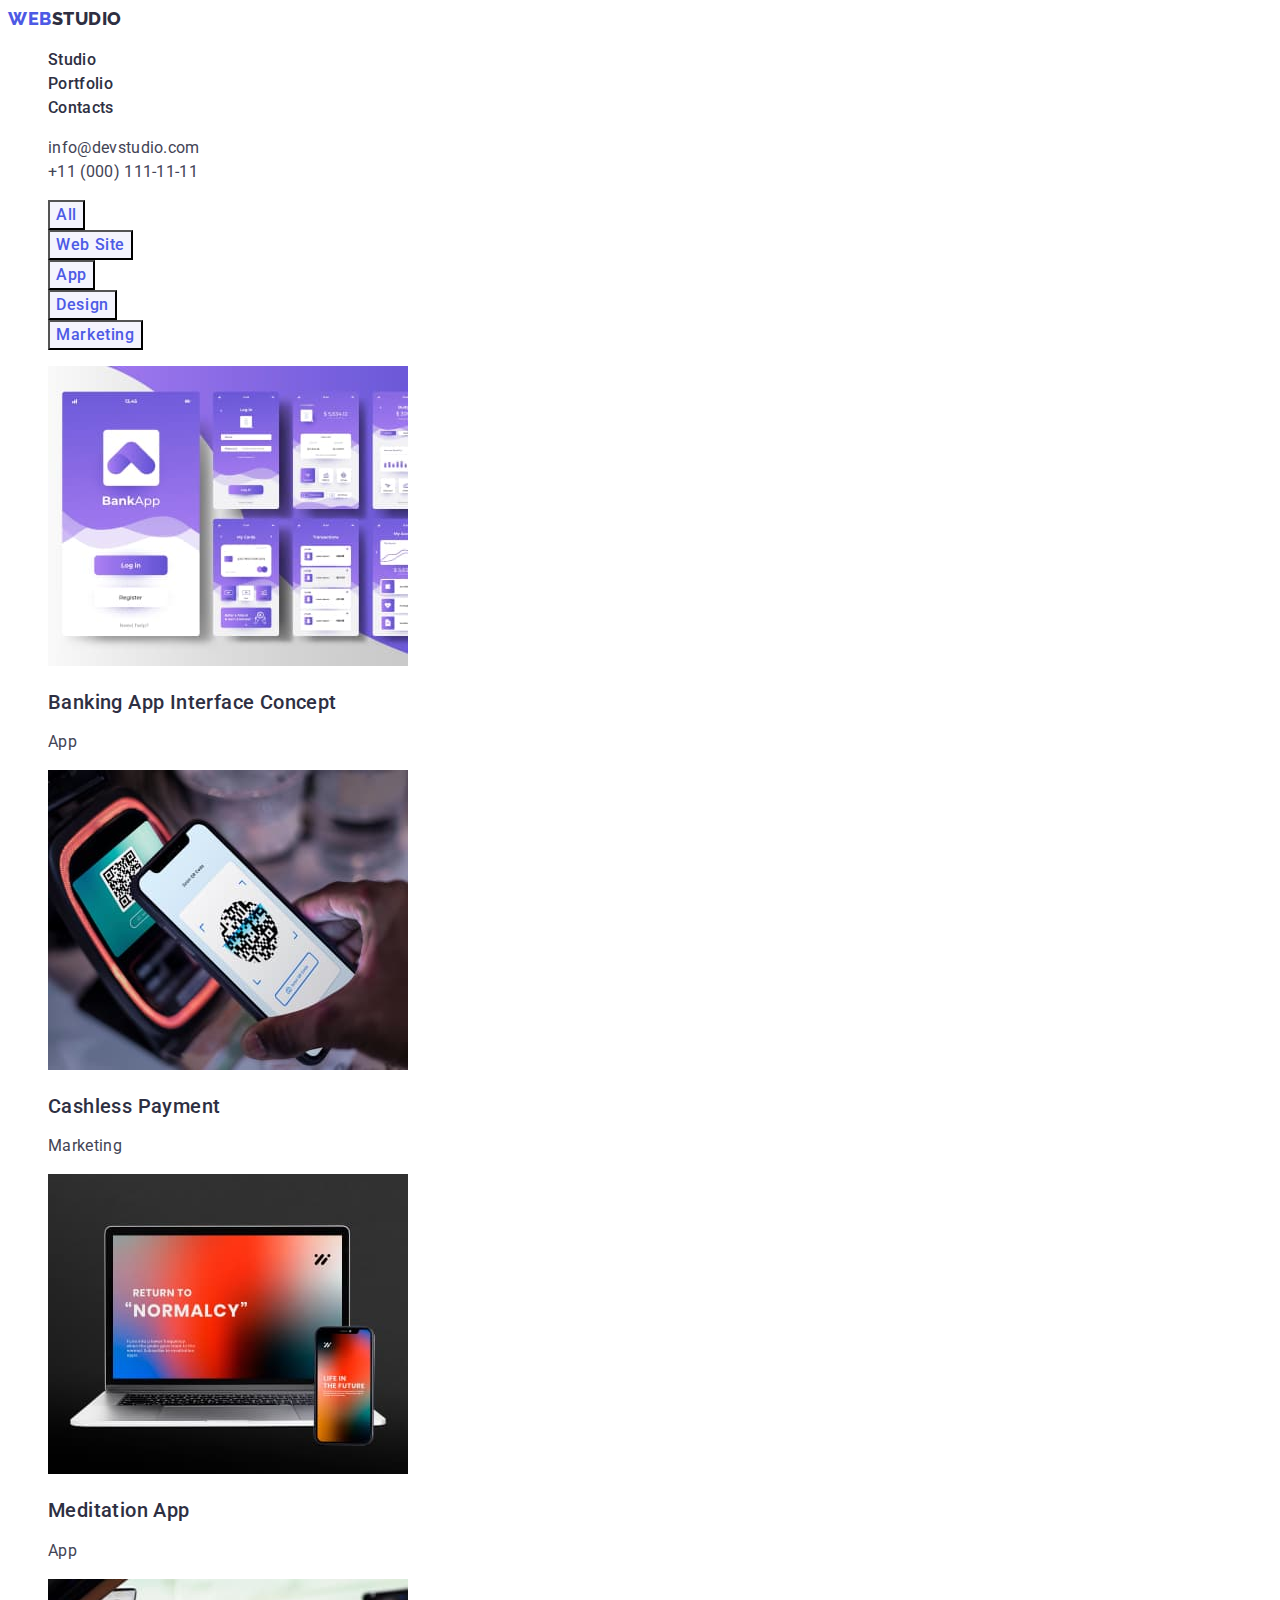
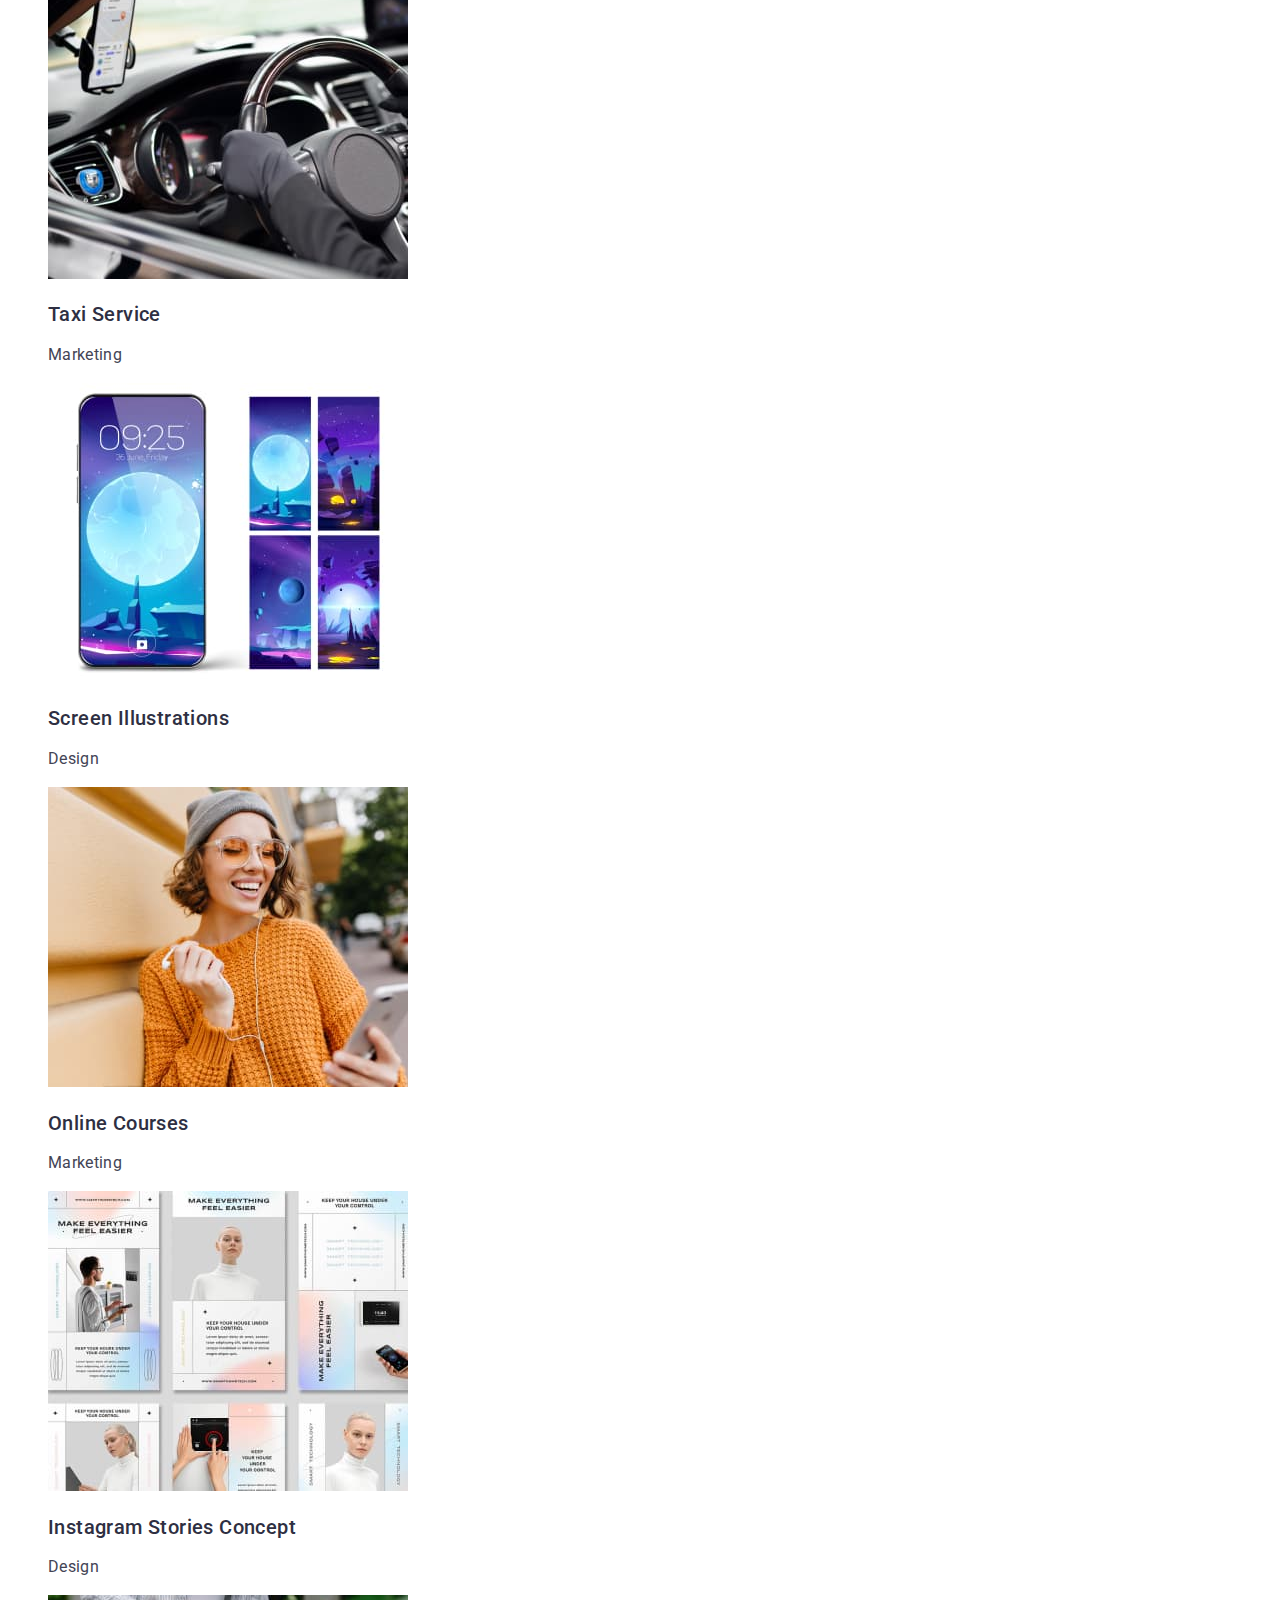
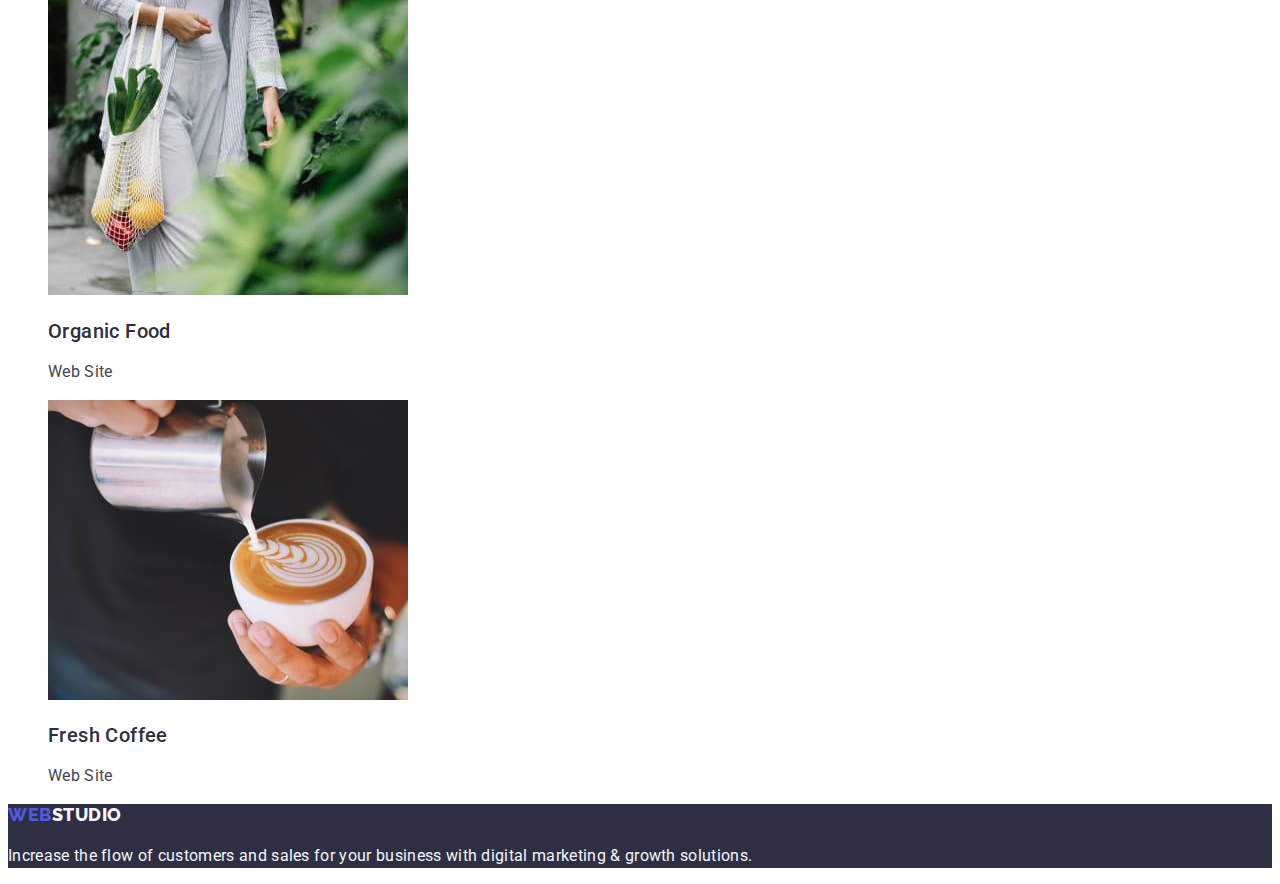
==== portfolio.html @ c5aad1a9 "copy files" ====
<!DOCTYPE html>
<html lang="en">
  <head>
    <meta charset="UTF-8" />
    <meta http-equiv="X-UA-Compatible" content="IE=edge" />
    <meta name="viewport" content="width=device-width, initial-scale=1.0" />
    <title>WebStudio</title>
    <link rel="preconnect" href="https://fonts.googleapis.com" />
    <link rel="preconnect" href="https://fonts.gstatic.com" crossorigin />
    <link
      href="https://fonts.googleapis.com/css2?family=Montserrat:wght@300;400;700&family=Raleway:wght@800&family=Roboto:wght@400;500;700;900&display=swap"
      rel="stylesheet"
    />
    <link rel="stylesheet" href="./css/styles.css" />
  </head>

  <body>
    <!-- header -->
    <header>
      <nav>
        <a href="./index.html" class="link logo">
          Web<span class="logo-studio">Studio</span>
        </a>
        <ul class="list">
          <li><a href="./index.html" class="link nav-text">Studio</a></li>
          <li>
            <a href="./portfolio.html" class="link nav-text">Portfolio</a>
          </li>
          <li><a href="" class="link nav-text">Contacts</a></li>
        </ul>
      </nav>

      <address class="addess">
        <ul class="list">
          <li>
            <a href="mailto:info@devstudio.com" class="link addess-text"
              >info@devstudio.com</a
            >
          </li>
          <li>
            <a href="tel:+110001111111" class="link addess-text">
              +11 (000) 111-11-11</a
            >
          </li>
        </ul>
      </address>
    </header>

    <!-- main content -->
    <main>
      <section>
        <h1 hidden>Gallery</h1>
        <ul class="list">
          <li><button type="button" class="list-button">All</button></li>
          <li><button type="button" class="list-button">Web Site</button></li>
          <li><button type="button" class="list-button">App</button></li>
          <li><button type="button" class="list-button">Design</button></li>
          <li><button type="button" class="list-button">Marketing</button></li>
        </ul>

        <ul class="list">
          <li>
            <a href="" class="link">
              <img
                src="./images/blue-app-1.jpg"
                alt="blue interface example"
                width="360"
                height="300"
              />
              <h2 class="text-head">Banking App Interface Concept</h2>
              <p class="main-text text-color">App</p>
            </a>
          </li>

          <li>
            <a href="" class="link">
              <img
                src="./images/qr-2.jpg"
                alt="scanned qr-code on phone screen"
                width="360"
                height="300"
              />
              <h2 class="text-head">Cashless Payment</h2>
              <p class="main-text text-color">Marketing</p>
            </a>
          </li>

          <li>
            <a href="" class="link">
              <img
                src="./images/laptop-3.jpg"
                alt="open laptop on dark background"
                width="360"
                height="300"
              />
              <h2 class="text-head">Meditation App</h2>
              <p class="main-text text-color">App</p>
            </a>
          </li>

          <li>
            <a href="" class="link">
              <img
                src="./images/driver-4.jpg"
                alt="hand on steering wheel"
                width="360"
                height="300"
              />
              <h2 class="text-head">Taxi Service</h2>
              <p class="main-text text-color">Marketing</p>
            </a>
          </li>

          <li>
            <a href="" class="link">
              <img
                src="./images/phone-5.jpg"
                alt="phone screen with blue interface design"
                width="360"
                height="300"
              />
              <h2 class="text-head">Screen Illustrations</h2>
              <p class="main-text text-color">Design</p>
            </a>
          </li>

          <li>
            <a href="" class="link">
              <img
                src="./images/yeloow-6.jpg"
                alt="woman in yellow pullover with headphones"
                width="360"
                height="300"
              />
              <h2 class="text-head">Online Courses</h2>
              <p class="main-text text-color">Marketing</p>
            </a>
          </li>

          <li>
            <a href="" class="link">
              <img
                src="./images/interface-7.jpg"
                alt="light interface example"
                width="360"
                height="300"
              />
              <h2 class="text-head">Instagram Stories Concept</h2>
              <p class="main-text text-color">Design</p>
            </a>
          </li>

          <li>
            <a href="" class="link">
              <img
                src="./images/organic-8.jpg"
                alt="bag with fruits naer of brunch"
                width="360"
                height="300"
              />
              <h2 class="text-head">Organic Food</h2>
              <p class="main-text text-color">Web Site</p>
            </a>
          </li>

          <li>
            <a href="" class="link">
              <img
                src="./images/coffee-9.jpg"
                alt="cup of coffee with milk"
                width="360"
                height="300"
              />
              <h2 class="text-head">Fresh Coffee</h2>
              <p class="main-text text-color">Web Site</p>
            </a>
          </li>
        </ul>
      </section>
    </main>

    <!-- footer -->
    <footer class="footer-bg">
      <a href="./index.html" class="link logo">
        Web<span class="logo-footer">Studio</span>
      </a>
      <p class="footer-text">
        Increase the flow of customers and sales for your business with digital
        marketing & growth solutions.
      </p>
    </footer>
  </body>
</html>
---- css/styles.css ----
:root {
  --text-color: #434455;
  --head-color: #2e2f42;
  --button-text-color: #4d5ae5;
  --dark-white: #f4f4fd;
  --white-text: #ffffff;
  --active-button-bg: #404bbf;
}

/* main styles, styles for p */
body {
  font-family: 'Montserrat', sans-serif;
  font-family: 'Raleway', sans-serif;
  font-family: 'Roboto', sans-serif;
  color: var(--text-color);
  font-weight: 400;
  font-size: 16px;
  line-height: 1.5;
  letter-spacing: 0.02em;
}

/* header styles */

.logo {
  font-family: 'Raleway', sans-serif;
  font-weight: 800;
  font-size: 18px;
  line-height: 1.17;
  letter-spacing: 0.03em;
  text-transform: uppercase;
  color: var(--button-text-color);
  }

.logo-studio {
  color: var(--head-color);
}

.logo-footer {
color: #f4f4fd;
}



/* address */
.addess {
  font-style: normal;
}

/* link styles */
.link {
  text-decoration: none;
}

/* ul */
.list {
  list-style-type: none;
}

/* nav */
.nav-text {
    font-weight: 500;
        font-size: 16px;
        line-height: 1.5;
        letter-spacing: 0.02em;
        color: var(--head-color);
}

.nav-text:hover,
.nav-text:focus {
  color: #404bbf;
}

.addess-text {
    font-weight: 400;
    font-size: 16px;
      line-height: 1.5;
      letter-spacing: 0.02em;
    color: var(--text-color);
}

.addess-text:hover,
.addess-text:focus {
color: #404bbf;
}

/* bg styles */
.hero-bg {
  background-color: var(--head-color);
}

.section-bg {
  background-color: #F4F4FD;
}

.list-bg {
  background-color: #FFFFFF;
}

.footer-bg {
  background-color: var(--head-color);
}

/* h1-h3 styles */
.hero-head {
  font-weight: 700;
  font-size: 56px;
  line-height: 1.07;
  text-align: center;
  letter-spacing: 0.02em;
  color: var(--white-text);
}

.main-head {
    font-weight: 700;
        font-size: 36px;
        line-height: 1.11;
        text-align: center;
        letter-spacing: 0.02em;
        text-transform: capitalize;
        color: var(--head-color);
}

.text-head {
    font-weight: 500;
        font-size: 20px;
        line-height: 1.2;
        letter-spacing: 0.02em;
        color: var(--head-color);
}

/* text add styles */
.main-text {
  line-height: 1.5;
}

.text-color {
  color: var(--text-color);
}

.footer-text {
    color: var(--dark-white);
}

/* hero button order service */
.hero-button {
    color: var(--white-text);
    background-color: var(--button-text-color);
    font-family: "Roboto", sans-serif;
    font-weight: 500;
    font-size: 16px;
    line-height: 1.5;
    letter-spacing: 0.04em;
    cursor: pointer;
}

.hero-button:hover,
.hero-button:focus {
    background-color: #404BBF;
}

.list-button {
  font-family: "Roboto", sans-serif;
  font-weight: 500;
  font-size: 16px;
  line-height: 1.5;
  letter-spacing: 0.04em;
    color: var(--button-text-color);
    background-color: var(--dark-white);
    cursor: pointer;
}

.list-button:hover,
.list-button:focus {
color: var(--white-text);
background-color: var(--active-button-bg);
}
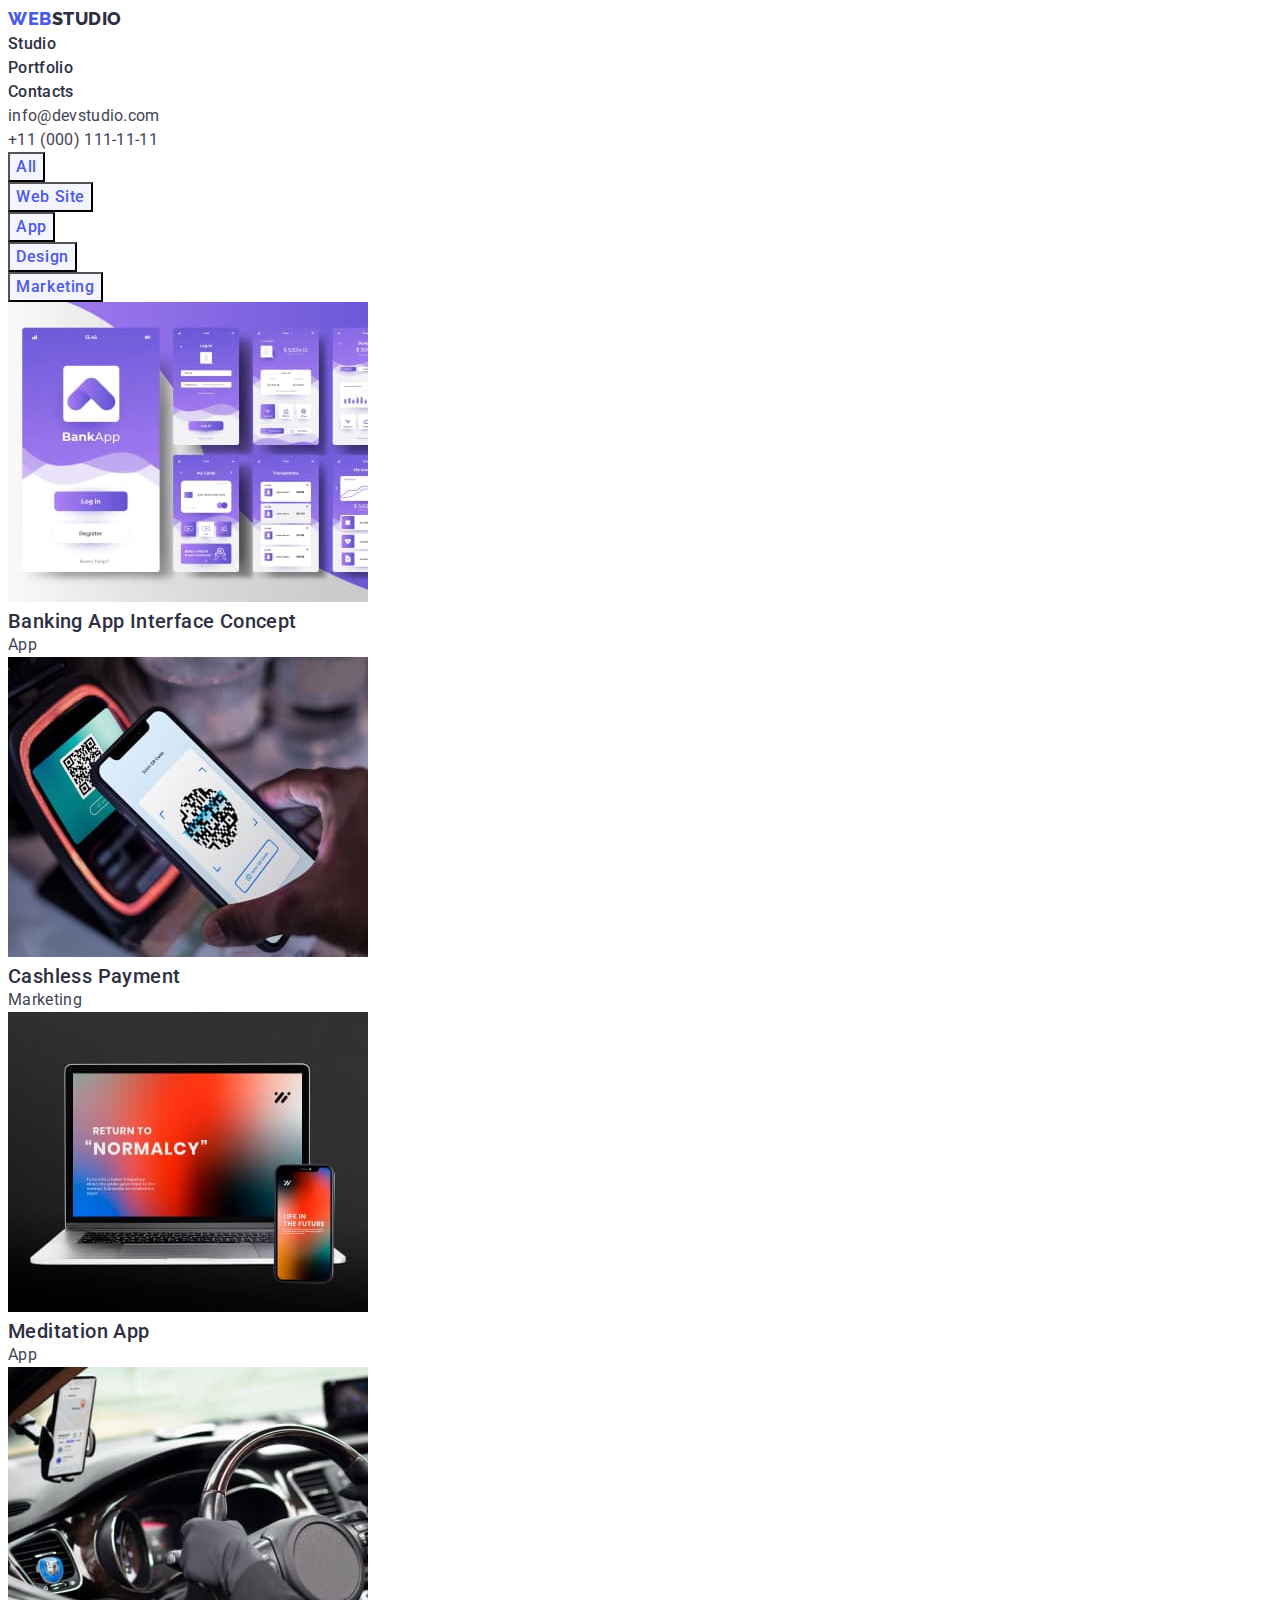
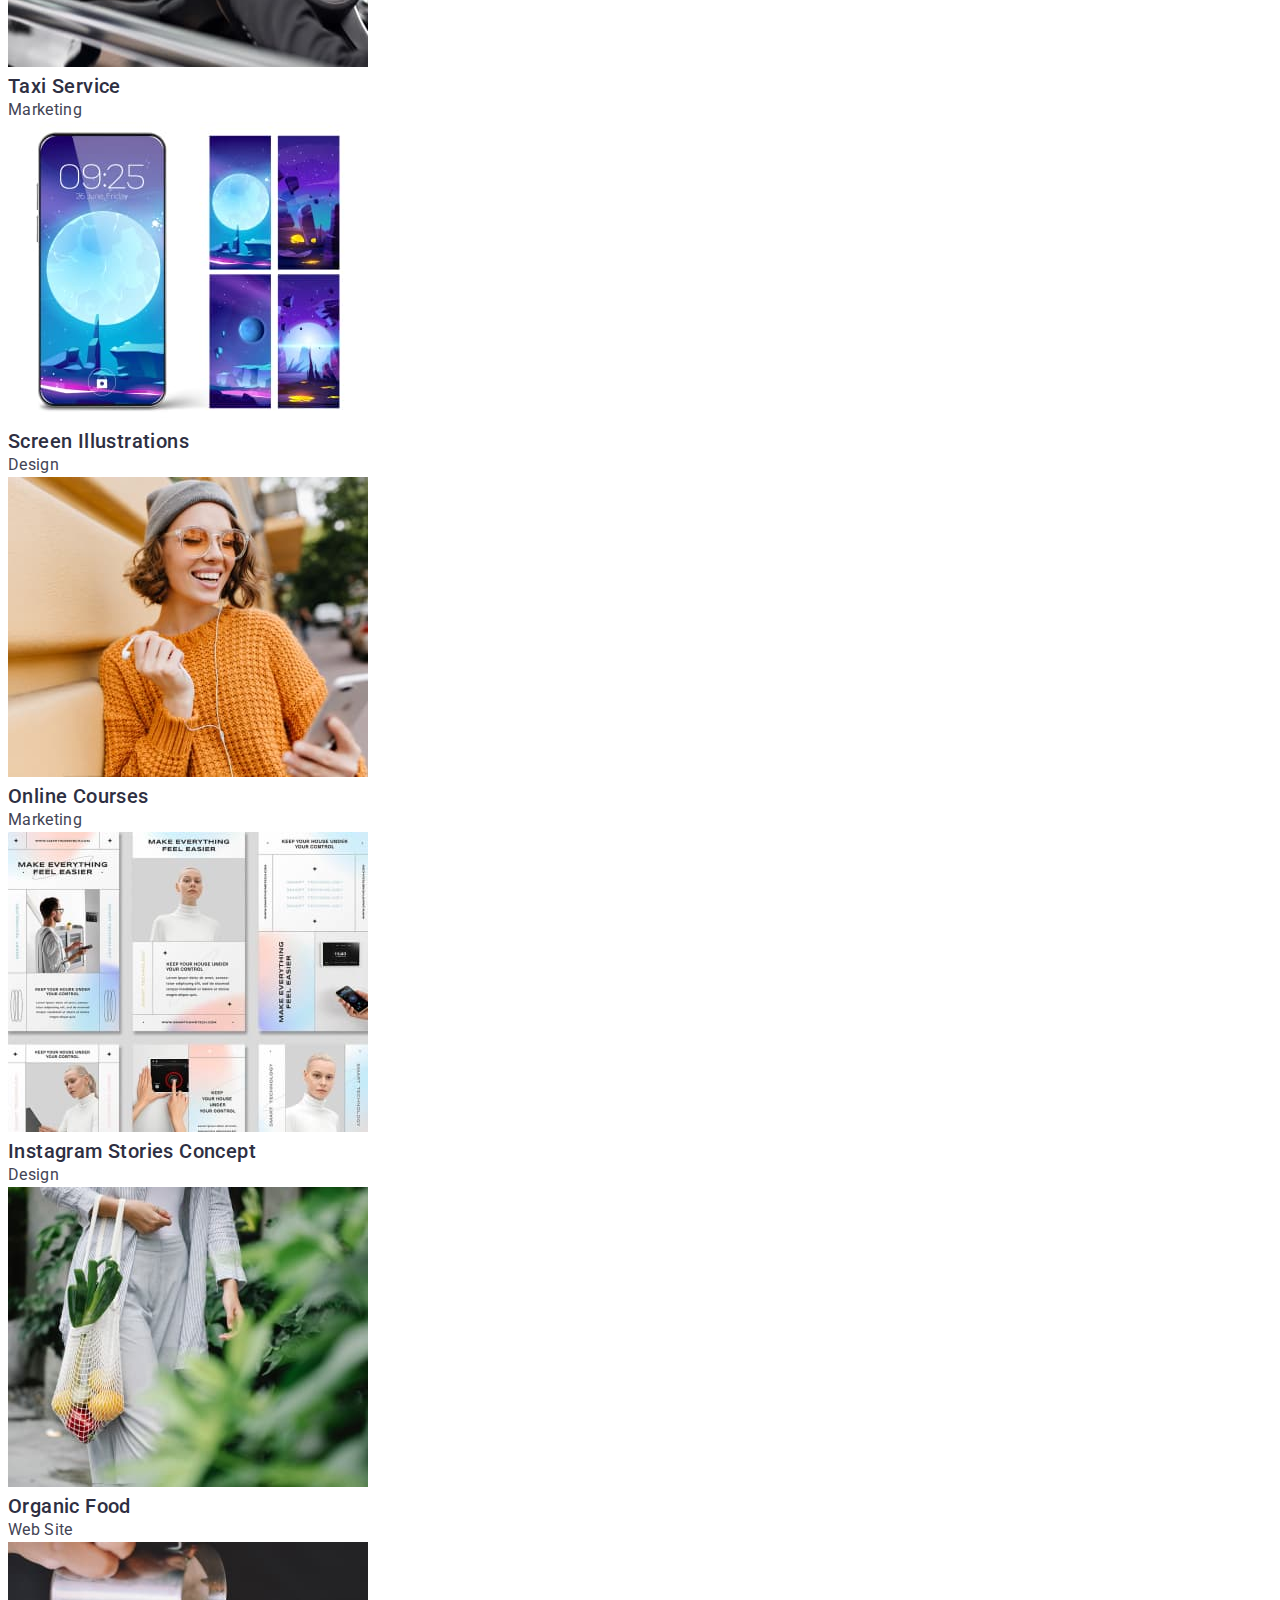
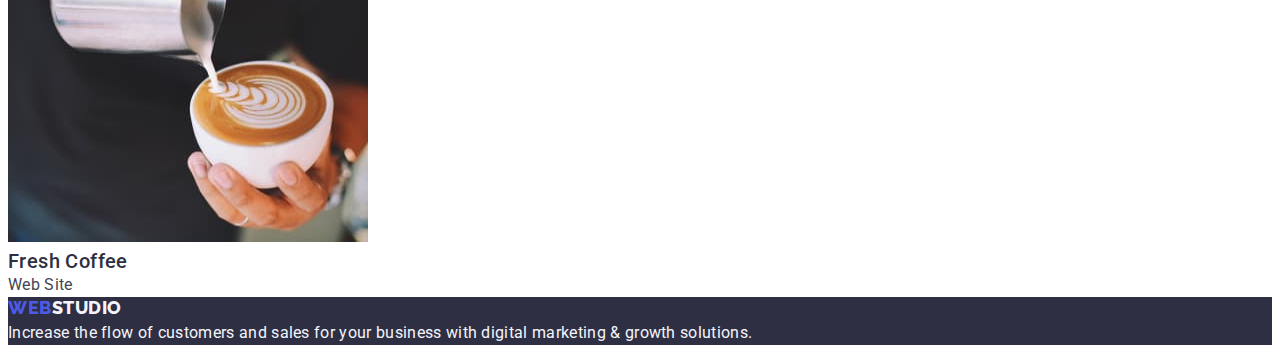
==== commit f4032ffa: "containers and paddings" ====
--- a/portfolio.html
+++ b/portfolio.html
@@ -10,6 +10,10 @@
     <link
       href="https://fonts.googleapis.com/css2?family=Montserrat:wght@300;400;700&family=Raleway:wght@800&family=Roboto:wght@400;500;700;900&display=swap"
       rel="stylesheet"
+    />
+    <link
+      rel="stylesheet"
+      href="node_modules/modern-normalize/modern-normalize.css"
     />
     <link rel="stylesheet" href="./css/styles.css" />
   </head>
--- a/css/styles.css
+++ b/css/styles.css
@@ -2,9 +2,20 @@
   --text-color: #434455;
   --head-color: #2e2f42;
   --button-text-color: #4d5ae5;
-  --dark-white: #f4f4fd;
-  --white-text: #ffffff;
+  --bg-color: #f4f4fd;
+  --hero-header-color: #ffffff;
   --active-button-bg: #404bbf;
+}
+
+h1, h2, h3, p {
+  margin-top: 0;
+  margin-bottom: 0;
+}
+
+ul {
+  margin-top: 0;
+    margin-bottom: 0;
+    padding-left: 0;
 }
 
 /* main styles, styles for p */
@@ -107,7 +118,9 @@
   line-height: 1.07;
   text-align: center;
   letter-spacing: 0.02em;
-  color: var(--white-text);
+  color: var(--hero-header-color);
+  width: 496px;
+    margin: 0 auto 48px;
 }
 
 .main-head {
@@ -126,6 +139,8 @@
         line-height: 1.2;
         letter-spacing: 0.02em;
         color: var(--head-color);
+       
+
 }
 
 /* text add styles */
@@ -138,12 +153,13 @@
 }
 
 .footer-text {
-    color: var(--dark-white);
-}
+    color: var(--bg-color);
+}
+
 
 /* hero button order service */
 .hero-button {
-    color: var(--white-text);
+    color: var(--hero-header-color);
     background-color: var(--button-text-color);
     font-family: "Roboto", sans-serif;
     font-weight: 500;
@@ -151,7 +167,38 @@
     line-height: 1.5;
     letter-spacing: 0.04em;
     cursor: pointer;
-}
+    display: inline-block;
+    padding: 16px 32px;
+    min-width: 169px;
+}
+
+/* section paddings */
+
+.header {
+  padding-top: 24px;
+  padding-bottom: 24px;
+}
+
+.hero-section {
+  padding-top: 188px;
+  padding-bottom: 188px;
+}
+
+.section {
+  padding-top: 120px;
+  padding-bottom: 120px;
+}
+
+.footer {
+  padding-top: 100px;
+  padding-bottom: 100px;
+}
+
+.no-top-padding {
+  padding-top: 0;
+}
+
+/* buttons */
 
 .hero-button:hover,
 .hero-button:focus {
@@ -165,12 +212,24 @@
   line-height: 1.5;
   letter-spacing: 0.04em;
     color: var(--button-text-color);
-    background-color: var(--dark-white);
+    background-color: var(--bg-color);
     cursor: pointer;
 }
 
 .list-button:hover,
 .list-button:focus {
-color: var(--white-text);
+color: var(--hero-header-color);
 background-color: var(--active-button-bg);
 }
+
+.container {
+  width: 1128px;
+  padding-left: 15px;
+  padding-right: 15px;
+  margin: 0 auto;
+  outline: 2px solid tomato;
+}
+
+
+
+
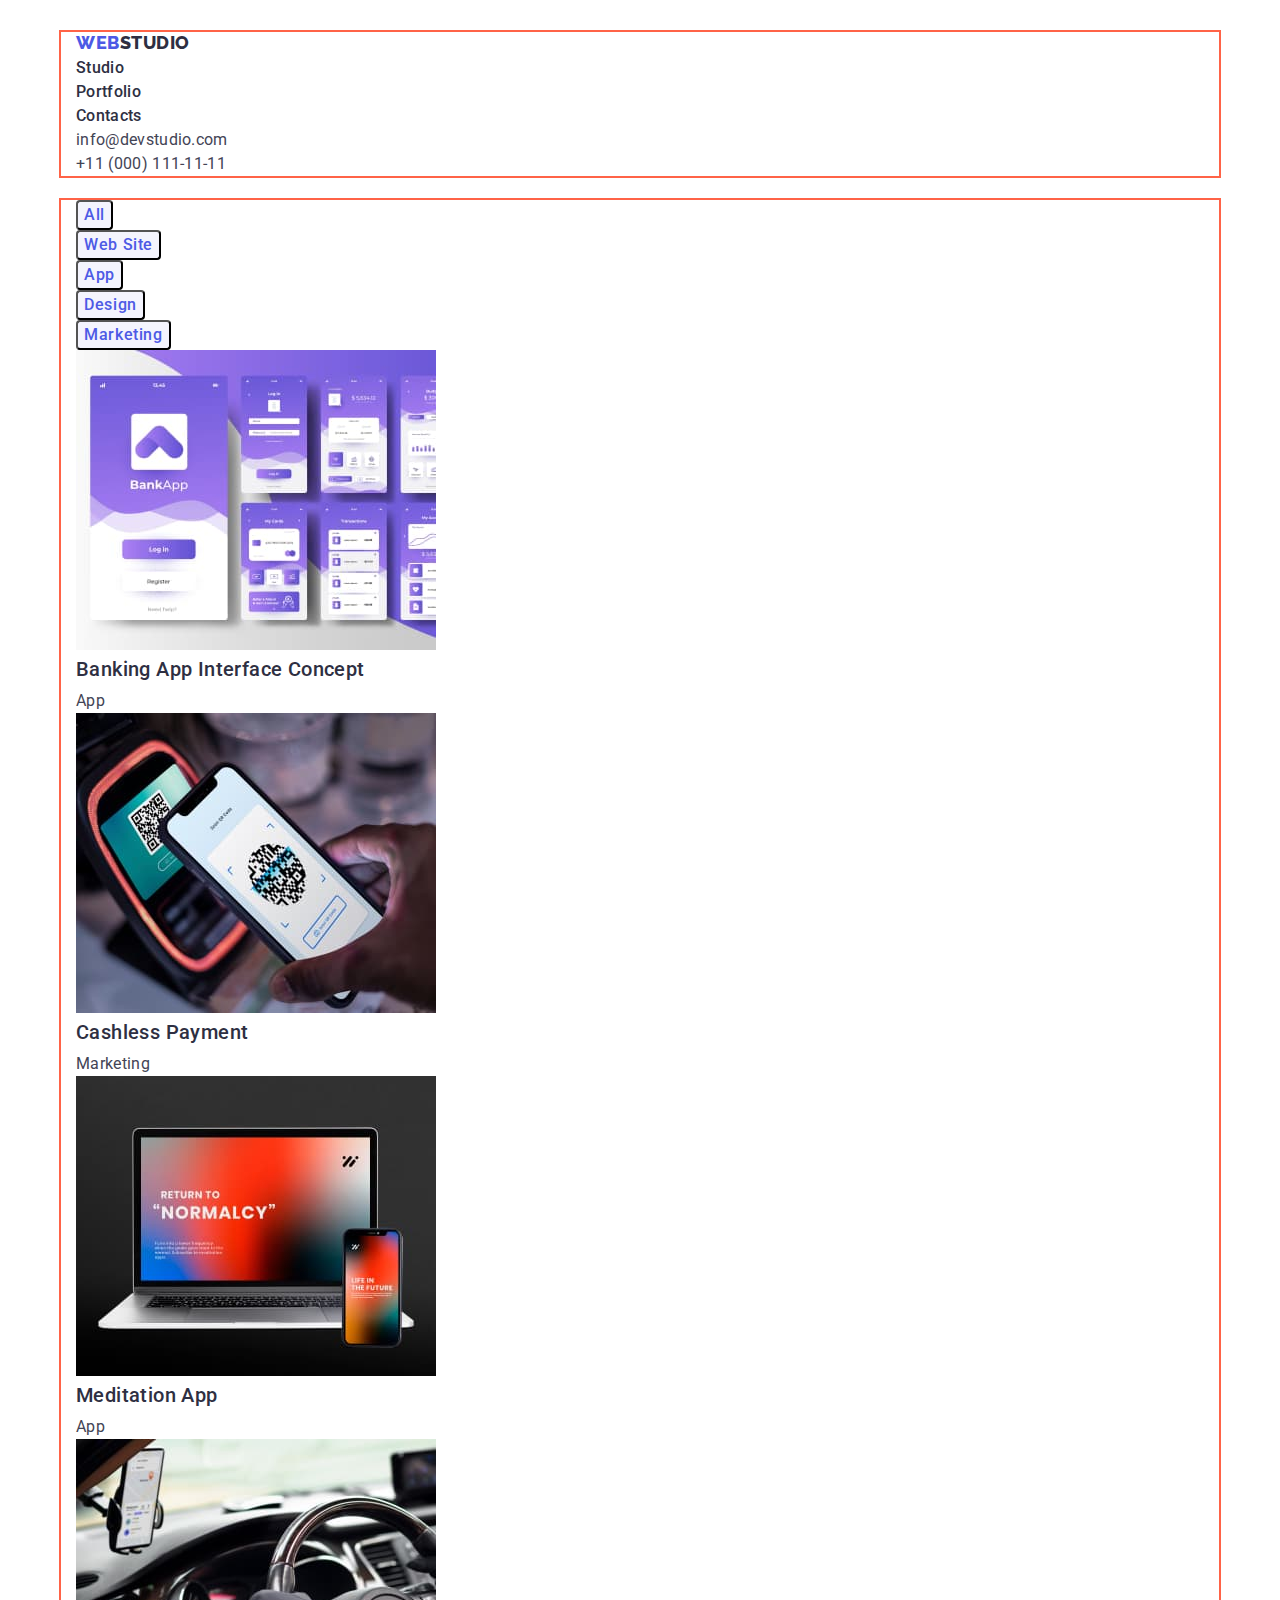
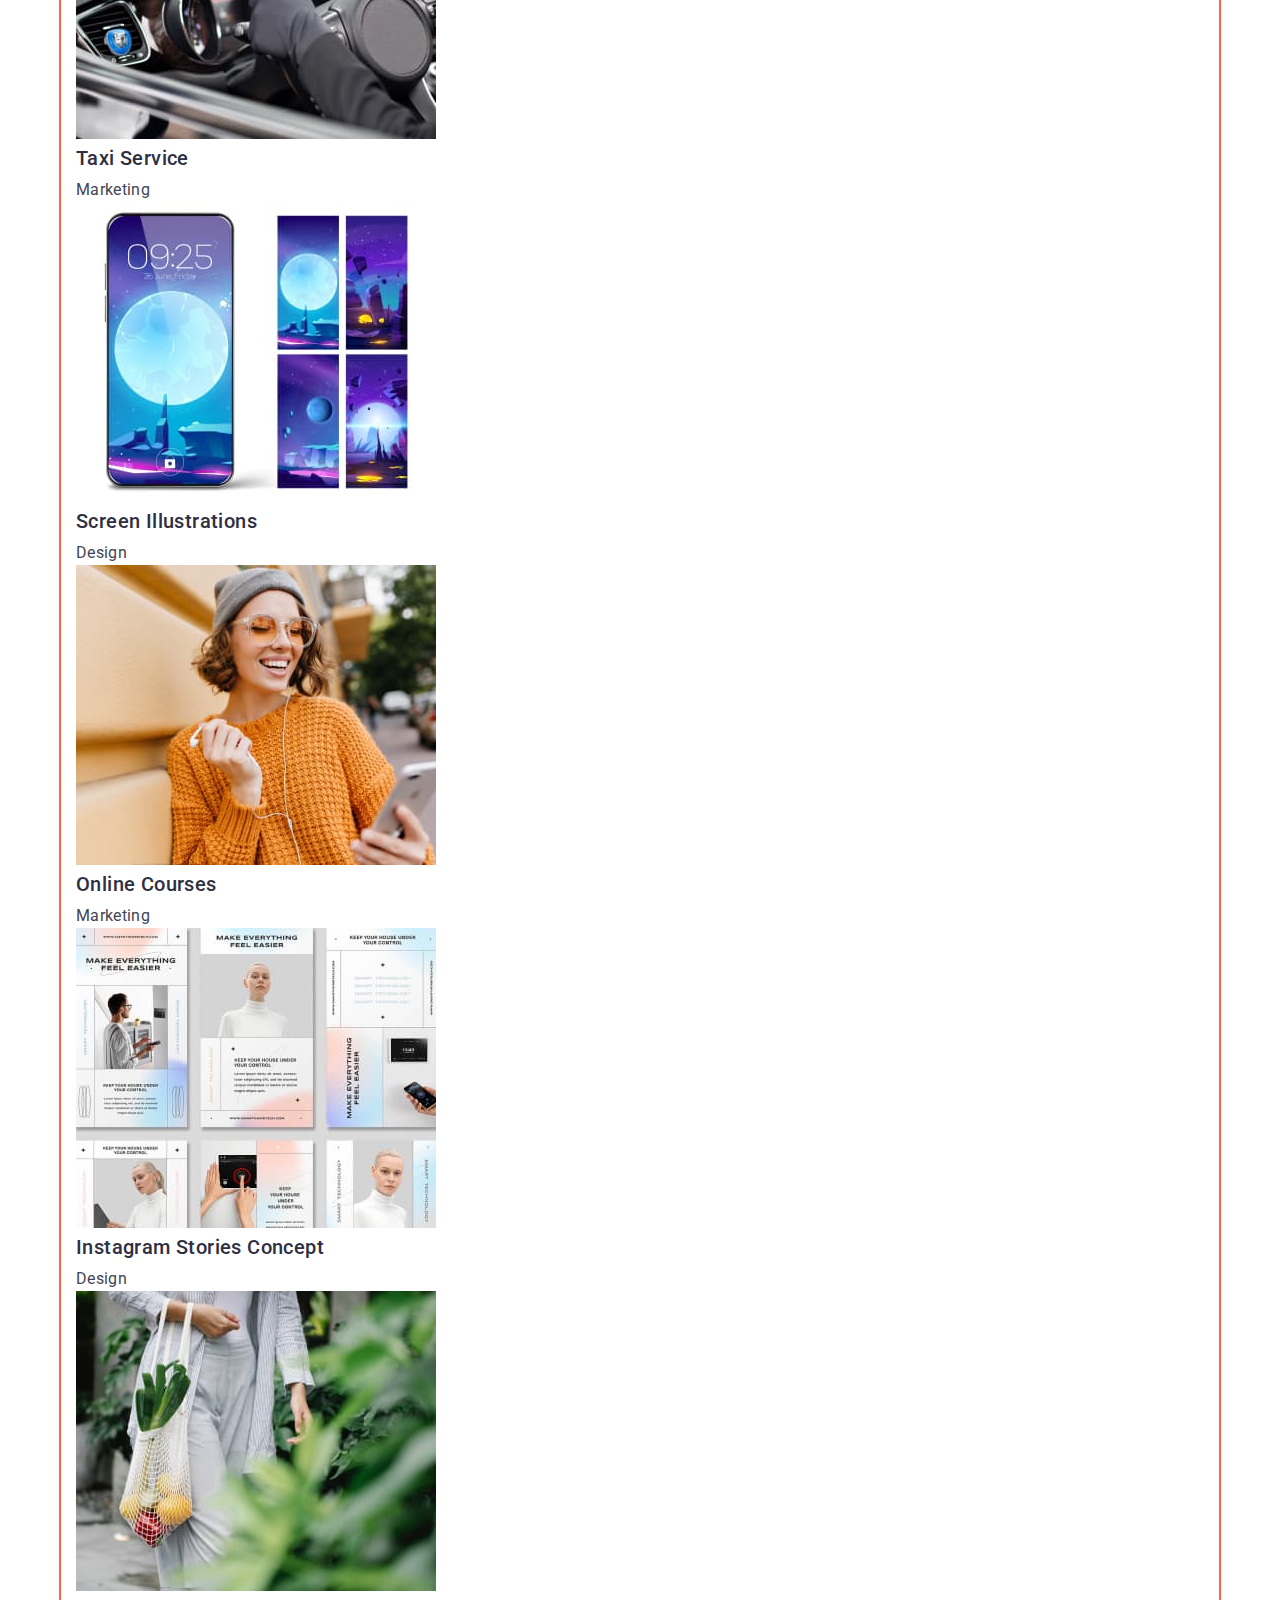
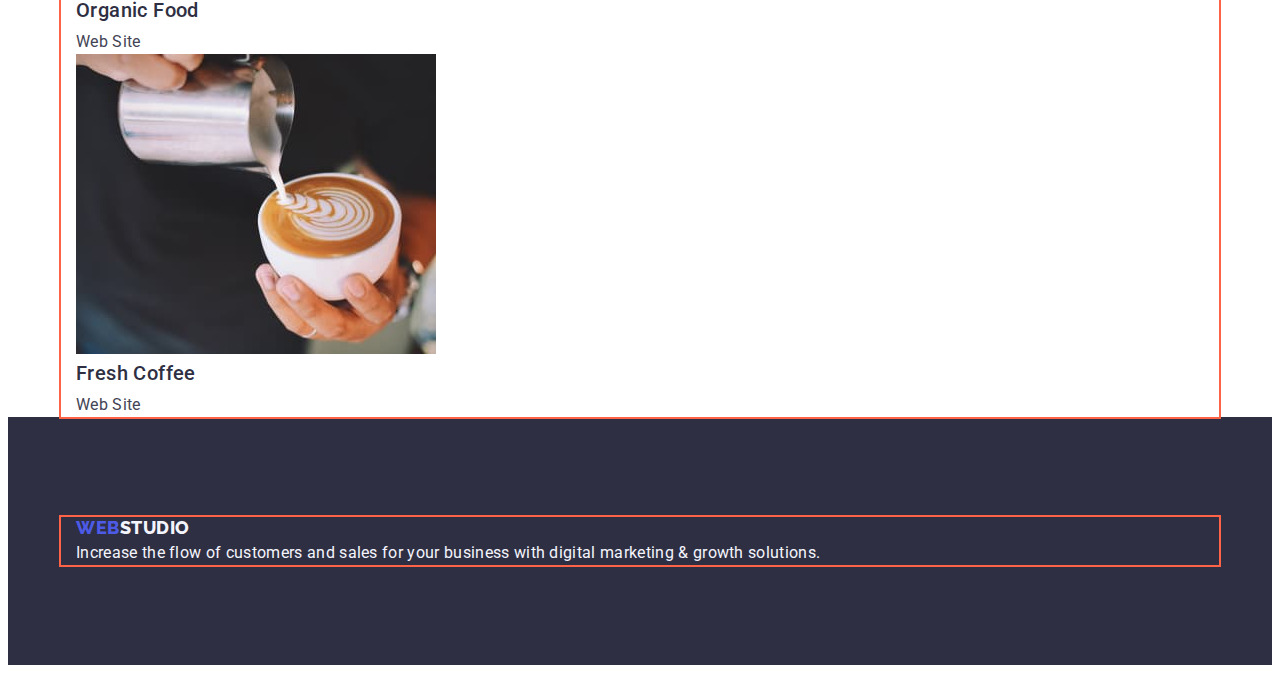
==== commit f56986cf: "portfolio styles" ====
--- a/portfolio.html
+++ b/portfolio.html
@@ -20,178 +20,186 @@
 
   <body>
     <!-- header -->
-    <header>
-      <nav>
-        <a href="./index.html" class="link logo">
-          Web<span class="logo-studio">Studio</span>
-        </a>
-        <ul class="list">
-          <li><a href="./index.html" class="link nav-text">Studio</a></li>
-          <li>
-            <a href="./portfolio.html" class="link nav-text">Portfolio</a>
-          </li>
-          <li><a href="" class="link nav-text">Contacts</a></li>
-        </ul>
-      </nav>
-
-      <address class="addess">
-        <ul class="list">
-          <li>
-            <a href="mailto:info@devstudio.com" class="link addess-text"
-              >info@devstudio.com</a
-            >
-          </li>
-          <li>
-            <a href="tel:+110001111111" class="link addess-text">
-              +11 (000) 111-11-11</a
-            >
-          </li>
-        </ul>
-      </address>
+    <header class="header">
+      <div class="container">
+        <nav>
+          <a href="./index.html" class="link logo">
+            Web<span class="logo-studio">Studio</span>
+          </a>
+          <ul class="list">
+            <li><a href="./index.html" class="link nav-text">Studio</a></li>
+            <li>
+              <a href="./portfolio.html" class="link nav-text">Portfolio</a>
+            </li>
+            <li><a href="" class="link nav-text">Contacts</a></li>
+          </ul>
+        </nav>
+
+        <address class="addess">
+          <ul class="list">
+            <li>
+              <a href="mailto:info@devstudio.com" class="link addess-text"
+                >info@devstudio.com</a
+              >
+            </li>
+            <li>
+              <a href="tel:+110001111111" class="link addess-text">
+                +11 (000) 111-11-11</a
+              >
+            </li>
+          </ul>
+        </address>
+      </div>
     </header>
 
     <!-- main content -->
     <main>
       <section>
-        <h1 hidden>Gallery</h1>
-        <ul class="list">
-          <li><button type="button" class="list-button">All</button></li>
-          <li><button type="button" class="list-button">Web Site</button></li>
-          <li><button type="button" class="list-button">App</button></li>
-          <li><button type="button" class="list-button">Design</button></li>
-          <li><button type="button" class="list-button">Marketing</button></li>
-        </ul>
-
-        <ul class="list">
-          <li>
-            <a href="" class="link">
-              <img
-                src="./images/blue-app-1.jpg"
-                alt="blue interface example"
-                width="360"
-                height="300"
-              />
-              <h2 class="text-head">Banking App Interface Concept</h2>
-              <p class="main-text text-color">App</p>
-            </a>
-          </li>
-
-          <li>
-            <a href="" class="link">
-              <img
-                src="./images/qr-2.jpg"
-                alt="scanned qr-code on phone screen"
-                width="360"
-                height="300"
-              />
-              <h2 class="text-head">Cashless Payment</h2>
-              <p class="main-text text-color">Marketing</p>
-            </a>
-          </li>
-
-          <li>
-            <a href="" class="link">
-              <img
-                src="./images/laptop-3.jpg"
-                alt="open laptop on dark background"
-                width="360"
-                height="300"
-              />
-              <h2 class="text-head">Meditation App</h2>
-              <p class="main-text text-color">App</p>
-            </a>
-          </li>
-
-          <li>
-            <a href="" class="link">
-              <img
-                src="./images/driver-4.jpg"
-                alt="hand on steering wheel"
-                width="360"
-                height="300"
-              />
-              <h2 class="text-head">Taxi Service</h2>
-              <p class="main-text text-color">Marketing</p>
-            </a>
-          </li>
-
-          <li>
-            <a href="" class="link">
-              <img
-                src="./images/phone-5.jpg"
-                alt="phone screen with blue interface design"
-                width="360"
-                height="300"
-              />
-              <h2 class="text-head">Screen Illustrations</h2>
-              <p class="main-text text-color">Design</p>
-            </a>
-          </li>
-
-          <li>
-            <a href="" class="link">
-              <img
-                src="./images/yeloow-6.jpg"
-                alt="woman in yellow pullover with headphones"
-                width="360"
-                height="300"
-              />
-              <h2 class="text-head">Online Courses</h2>
-              <p class="main-text text-color">Marketing</p>
-            </a>
-          </li>
-
-          <li>
-            <a href="" class="link">
-              <img
-                src="./images/interface-7.jpg"
-                alt="light interface example"
-                width="360"
-                height="300"
-              />
-              <h2 class="text-head">Instagram Stories Concept</h2>
-              <p class="main-text text-color">Design</p>
-            </a>
-          </li>
-
-          <li>
-            <a href="" class="link">
-              <img
-                src="./images/organic-8.jpg"
-                alt="bag with fruits naer of brunch"
-                width="360"
-                height="300"
-              />
-              <h2 class="text-head">Organic Food</h2>
-              <p class="main-text text-color">Web Site</p>
-            </a>
-          </li>
-
-          <li>
-            <a href="" class="link">
-              <img
-                src="./images/coffee-9.jpg"
-                alt="cup of coffee with milk"
-                width="360"
-                height="300"
-              />
-              <h2 class="text-head">Fresh Coffee</h2>
-              <p class="main-text text-color">Web Site</p>
-            </a>
-          </li>
-        </ul>
+        <div class="container">
+          <h1 hidden>Gallery</h1>
+          <ul class="list">
+            <li><button type="button" class="list-button">All</button></li>
+            <li><button type="button" class="list-button">Web Site</button></li>
+            <li><button type="button" class="list-button">App</button></li>
+            <li><button type="button" class="list-button">Design</button></li>
+            <li>
+              <button type="button" class="list-button">Marketing</button>
+            </li>
+          </ul>
+
+          <ul class="list">
+            <li>
+              <a href="" class="link">
+                <img
+                  src="./images/blue-app-1.jpg"
+                  alt="blue interface example"
+                  width="360"
+                  height="300"
+                />
+                <h2 class="text-head">Banking App Interface Concept</h2>
+                <p class="main-text text-color">App</p>
+              </a>
+            </li>
+
+            <li>
+              <a href="" class="link">
+                <img
+                  src="./images/qr-2.jpg"
+                  alt="scanned qr-code on phone screen"
+                  width="360"
+                  height="300"
+                />
+                <h2 class="text-head">Cashless Payment</h2>
+                <p class="main-text text-color">Marketing</p>
+              </a>
+            </li>
+
+            <li>
+              <a href="" class="link">
+                <img
+                  src="./images/laptop-3.jpg"
+                  alt="open laptop on dark background"
+                  width="360"
+                  height="300"
+                />
+                <h2 class="text-head">Meditation App</h2>
+                <p class="main-text text-color">App</p>
+              </a>
+            </li>
+
+            <li>
+              <a href="" class="link">
+                <img
+                  src="./images/driver-4.jpg"
+                  alt="hand on steering wheel"
+                  width="360"
+                  height="300"
+                />
+                <h2 class="text-head">Taxi Service</h2>
+                <p class="main-text text-color">Marketing</p>
+              </a>
+            </li>
+
+            <li>
+              <a href="" class="link">
+                <img
+                  src="./images/phone-5.jpg"
+                  alt="phone screen with blue interface design"
+                  width="360"
+                  height="300"
+                />
+                <h2 class="text-head">Screen Illustrations</h2>
+                <p class="main-text text-color">Design</p>
+              </a>
+            </li>
+
+            <li>
+              <a href="" class="link">
+                <img
+                  src="./images/yeloow-6.jpg"
+                  alt="woman in yellow pullover with headphones"
+                  width="360"
+                  height="300"
+                />
+                <h2 class="text-head">Online Courses</h2>
+                <p class="main-text text-color">Marketing</p>
+              </a>
+            </li>
+
+            <li>
+              <a href="" class="link">
+                <img
+                  src="./images/interface-7.jpg"
+                  alt="light interface example"
+                  width="360"
+                  height="300"
+                />
+                <h2 class="text-head">Instagram Stories Concept</h2>
+                <p class="main-text text-color">Design</p>
+              </a>
+            </li>
+
+            <li>
+              <a href="" class="link">
+                <img
+                  src="./images/organic-8.jpg"
+                  alt="bag with fruits naer of brunch"
+                  width="360"
+                  height="300"
+                />
+                <h2 class="text-head">Organic Food</h2>
+                <p class="main-text text-color">Web Site</p>
+              </a>
+            </li>
+
+            <li>
+              <a href="" class="link">
+                <img
+                  src="./images/coffee-9.jpg"
+                  alt="cup of coffee with milk"
+                  width="360"
+                  height="300"
+                />
+                <h2 class="text-head">Fresh Coffee</h2>
+                <p class="main-text text-color">Web Site</p>
+              </a>
+            </li>
+          </ul>
+        </div>
       </section>
     </main>
 
     <!-- footer -->
-    <footer class="footer-bg">
-      <a href="./index.html" class="link logo">
-        Web<span class="logo-footer">Studio</span>
-      </a>
-      <p class="footer-text">
-        Increase the flow of customers and sales for your business with digital
-        marketing & growth solutions.
-      </p>
+    <footer class="footer-bg footer">
+      <div class="container">
+        <a href="./index.html" class="link logo">
+          Web<span class="logo-footer">Studio</span>
+        </a>
+        <p class="footer-text">
+          Increase the flow of customers and sales for your business with
+          digital marketing & growth solutions.
+        </p>
+      </div>
     </footer>
   </body>
 </html>
--- a/css/styles.css
+++ b/css/styles.css
@@ -139,6 +139,7 @@
         line-height: 1.2;
         letter-spacing: 0.02em;
         color: var(--head-color);
+        margin-bottom: 8px;
        
 
 }
@@ -170,6 +171,7 @@
     display: inline-block;
     padding: 16px 32px;
     min-width: 169px;
+    border-radius: 4px;
 }
 
 /* section paddings */
@@ -214,6 +216,7 @@
     color: var(--button-text-color);
     background-color: var(--bg-color);
     cursor: pointer;
+    border-radius: 4px;
 }
 
 .list-button:hover,
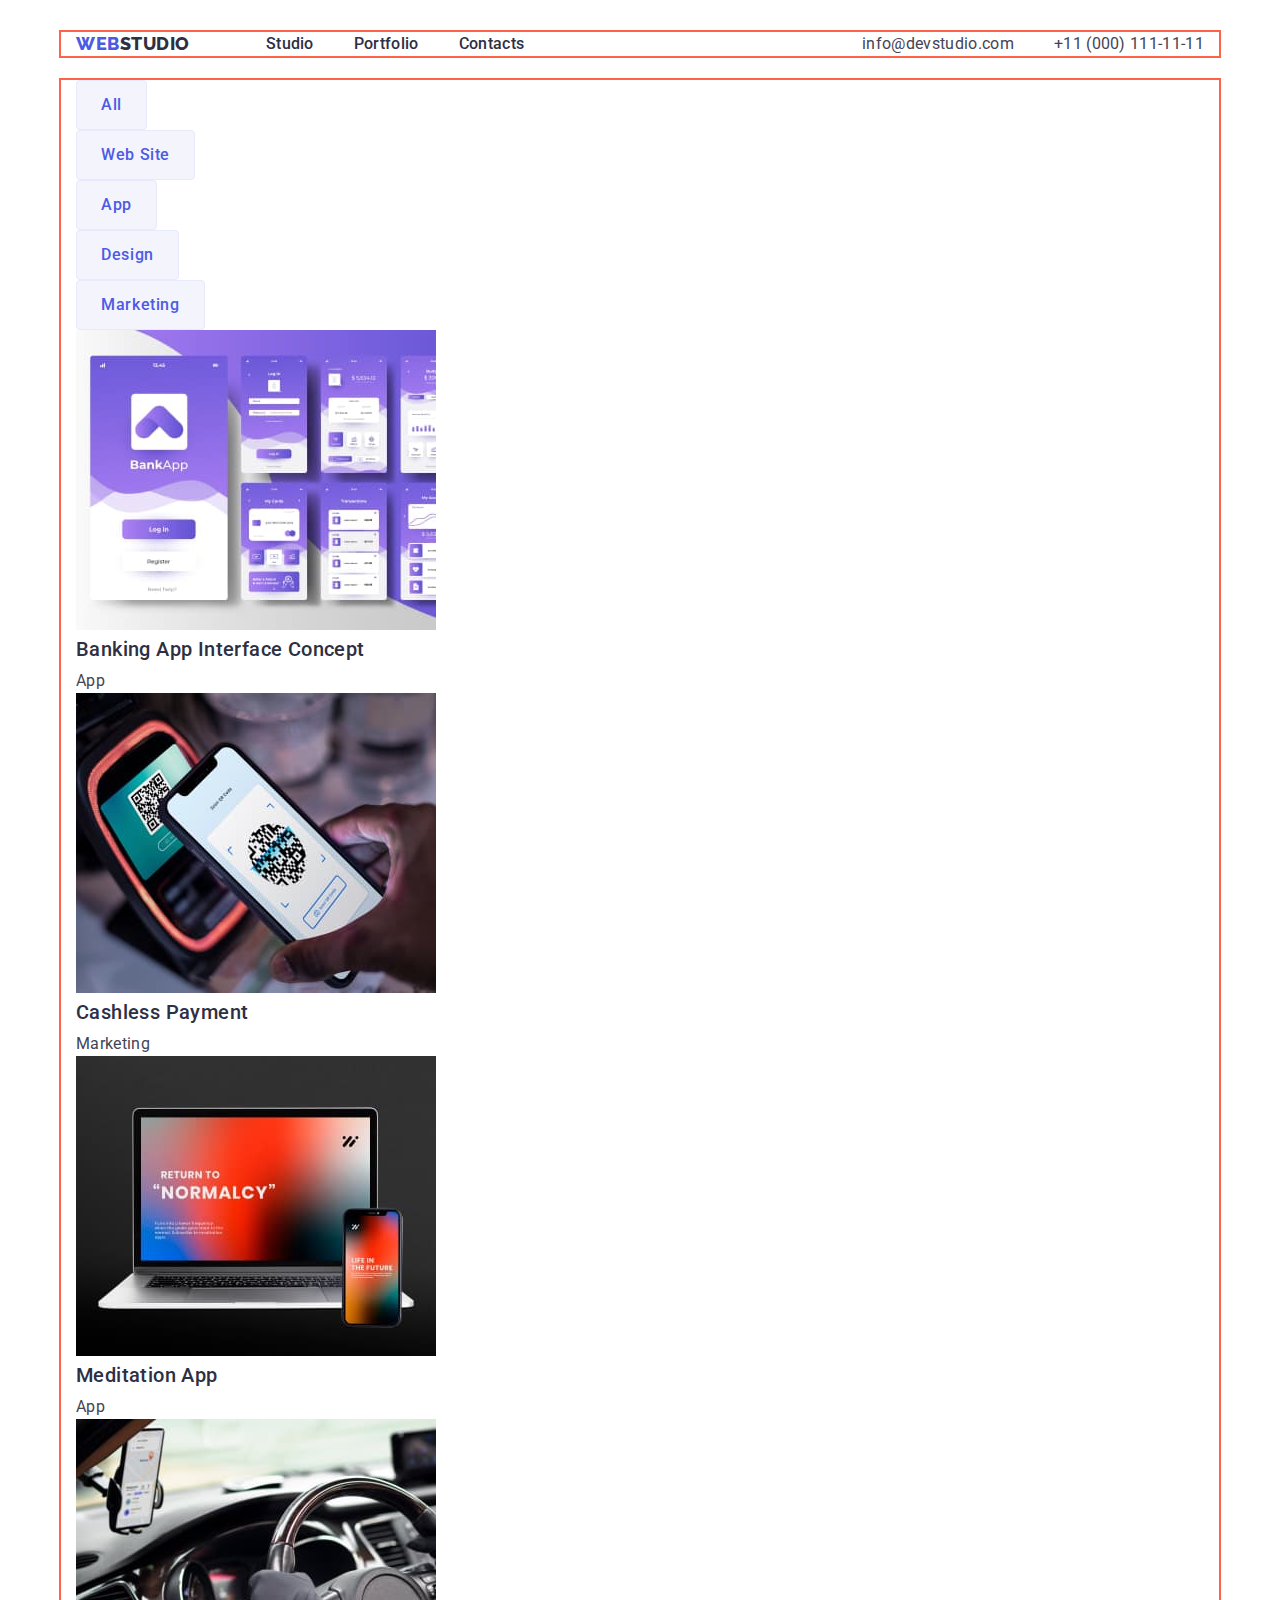
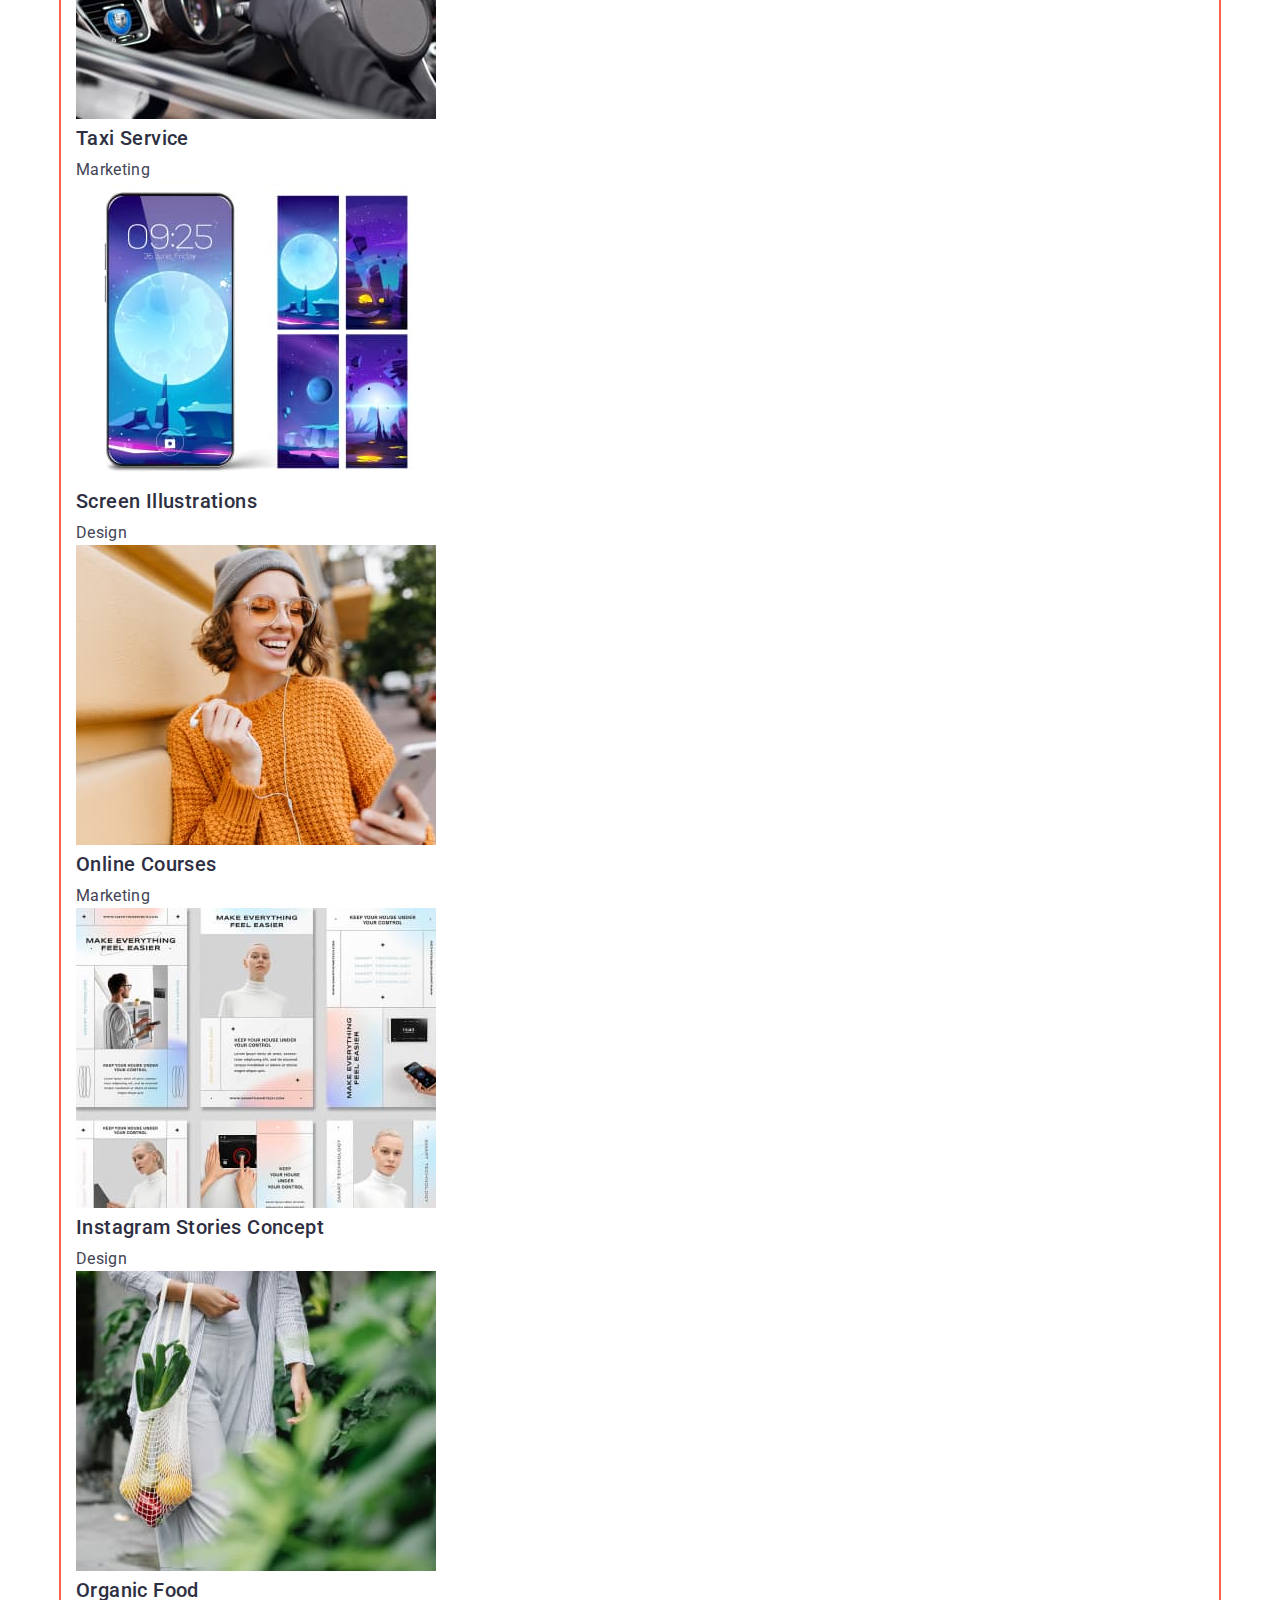
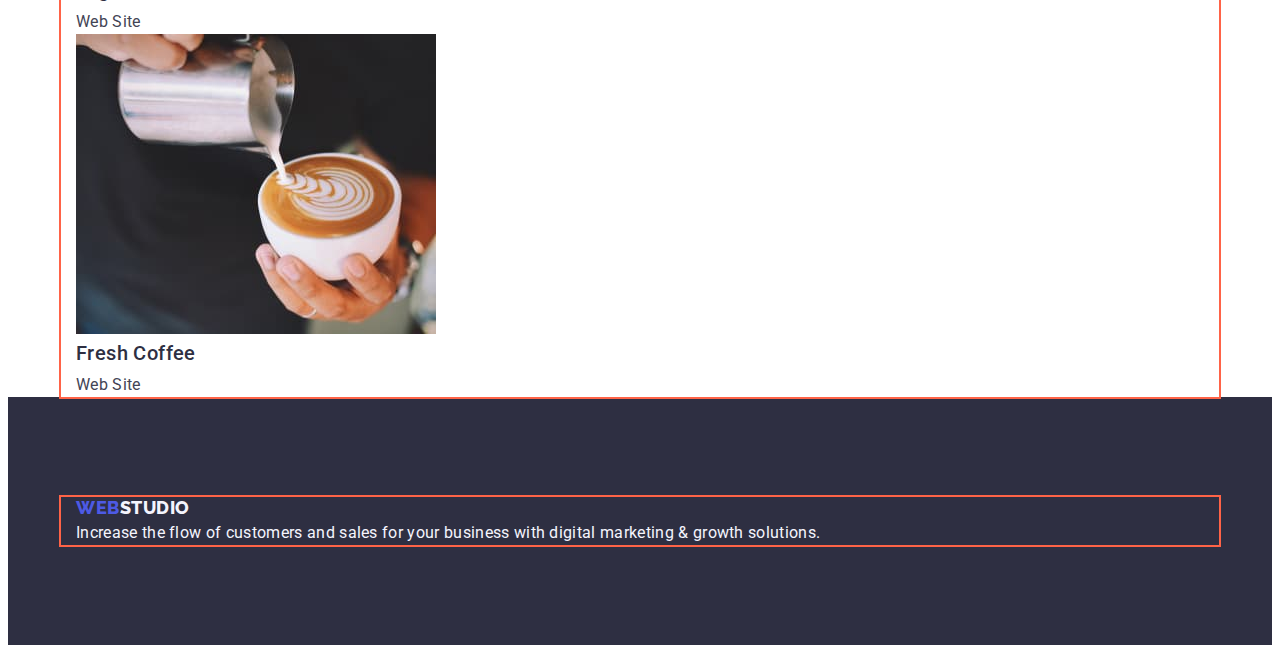
==== commit 178a640a: "header flex" ====
--- a/portfolio.html
+++ b/portfolio.html
@@ -21,12 +21,12 @@
   <body>
     <!-- header -->
     <header class="header">
-      <div class="container">
-        <nav>
+      <div class="container header-wrap">
+        <nav class="nav">
           <a href="./index.html" class="link logo">
             Web<span class="logo-studio">Studio</span>
           </a>
-          <ul class="list">
+          <ul class="list header-list">
             <li><a href="./index.html" class="link nav-text">Studio</a></li>
             <li>
               <a href="./portfolio.html" class="link nav-text">Portfolio</a>
@@ -35,15 +35,15 @@
           </ul>
         </nav>
 
-        <address class="addess">
-          <ul class="list">
-            <li>
-              <a href="mailto:info@devstudio.com" class="link addess-text"
+        <address class="address">
+          <ul class="list address-list">
+            <li>
+              <a href="mailto:info@devstudio.com" class="link address-text"
                 >info@devstudio.com</a
               >
             </li>
             <li>
-              <a href="tel:+110001111111" class="link addess-text">
+              <a href="tel:+110001111111" class="link address-text">
                 +11 (000) 111-11-11</a
               >
             </li>
--- a/css/styles.css
+++ b/css/styles.css
@@ -53,8 +53,10 @@
 
 
 /* address */
-.addess {
+.address {
   font-style: normal;
+  margin-left: auto;
+
 }
 
 /* link styles */
@@ -81,7 +83,7 @@
   color: #404bbf;
 }
 
-.addess-text {
+.address-text {
     font-weight: 400;
     font-size: 16px;
       line-height: 1.5;
@@ -89,8 +91,8 @@
     color: var(--text-color);
 }
 
-.addess-text:hover,
-.addess-text:focus {
+.address-text:hover,
+.address-text:focus {
 color: #404bbf;
 }
 
@@ -131,6 +133,7 @@
         letter-spacing: 0.02em;
         text-transform: capitalize;
         color: var(--head-color);
+        margin: 0 auto 72px;
 }
 
 .text-head {
@@ -157,50 +160,70 @@
     color: var(--bg-color);
 }
 
-
+/* flex */
+
+.header-list, .address-list {
+  display: flex;
+  gap: 40px;
+  /* margin-left: auto; */
+}
+
+.header-list {
+  margin-left: 76px;
+}
+
+.nav, .header-wrap {
+  display: flex;
+  align-items: center;
+}
+
+
+
+/* sections styles */
+
+.header {
+  padding-top: 24px;
+  padding-bottom: 24px;
+}
+
+.hero-section {
+  padding-top: 188px;
+  padding-bottom: 188px;
+}
+
+.section {
+  padding-top: 120px;
+  padding-bottom: 120px;
+}
+
+.footer {
+  padding-top: 100px;
+  padding-bottom: 100px;
+}
+
+.no-top-padding {
+  padding-top: 0;
+}
+
+/* buttons */
 /* hero button order service */
 .hero-button {
-    color: var(--hero-header-color);
-    background-color: var(--button-text-color);
-    font-family: "Roboto", sans-serif;
-    font-weight: 500;
-    font-size: 16px;
-    line-height: 1.5;
-    letter-spacing: 0.04em;
-    cursor: pointer;
-    display: inline-block;
+  display: block;
     padding: 16px 32px;
     min-width: 169px;
     border-radius: 4px;
-}
-
-/* section paddings */
-
-.header {
-  padding-top: 24px;
-  padding-bottom: 24px;
-}
-
-.hero-section {
-  padding-top: 188px;
-  padding-bottom: 188px;
-}
-
-.section {
-  padding-top: 120px;
-  padding-bottom: 120px;
-}
-
-.footer {
-  padding-top: 100px;
-  padding-bottom: 100px;
-}
-
-.no-top-padding {
-  padding-top: 0;
-}
-
-/* buttons */
+    margin: 0 auto;
+
+  color: var(--hero-header-color);
+  background-color: var(--button-text-color);
+  font-family: "Roboto", sans-serif;
+  font-weight: 500;
+  font-size: 16px;
+  line-height: 1.5;
+  letter-spacing: 0.04em;
+  cursor: pointer;
+ 
+}
 
 .hero-button:hover,
 .hero-button:focus {
@@ -208,6 +231,9 @@
 }
 
 .list-button {
+  display: inline-block;
+padding: 12px 24px;
+
   font-family: "Roboto", sans-serif;
   font-weight: 500;
   font-size: 16px;
@@ -217,6 +243,7 @@
     background-color: var(--bg-color);
     cursor: pointer;
     border-radius: 4px;
+    border: 1px solid #E7E9FC;
 }
 
 .list-button:hover,
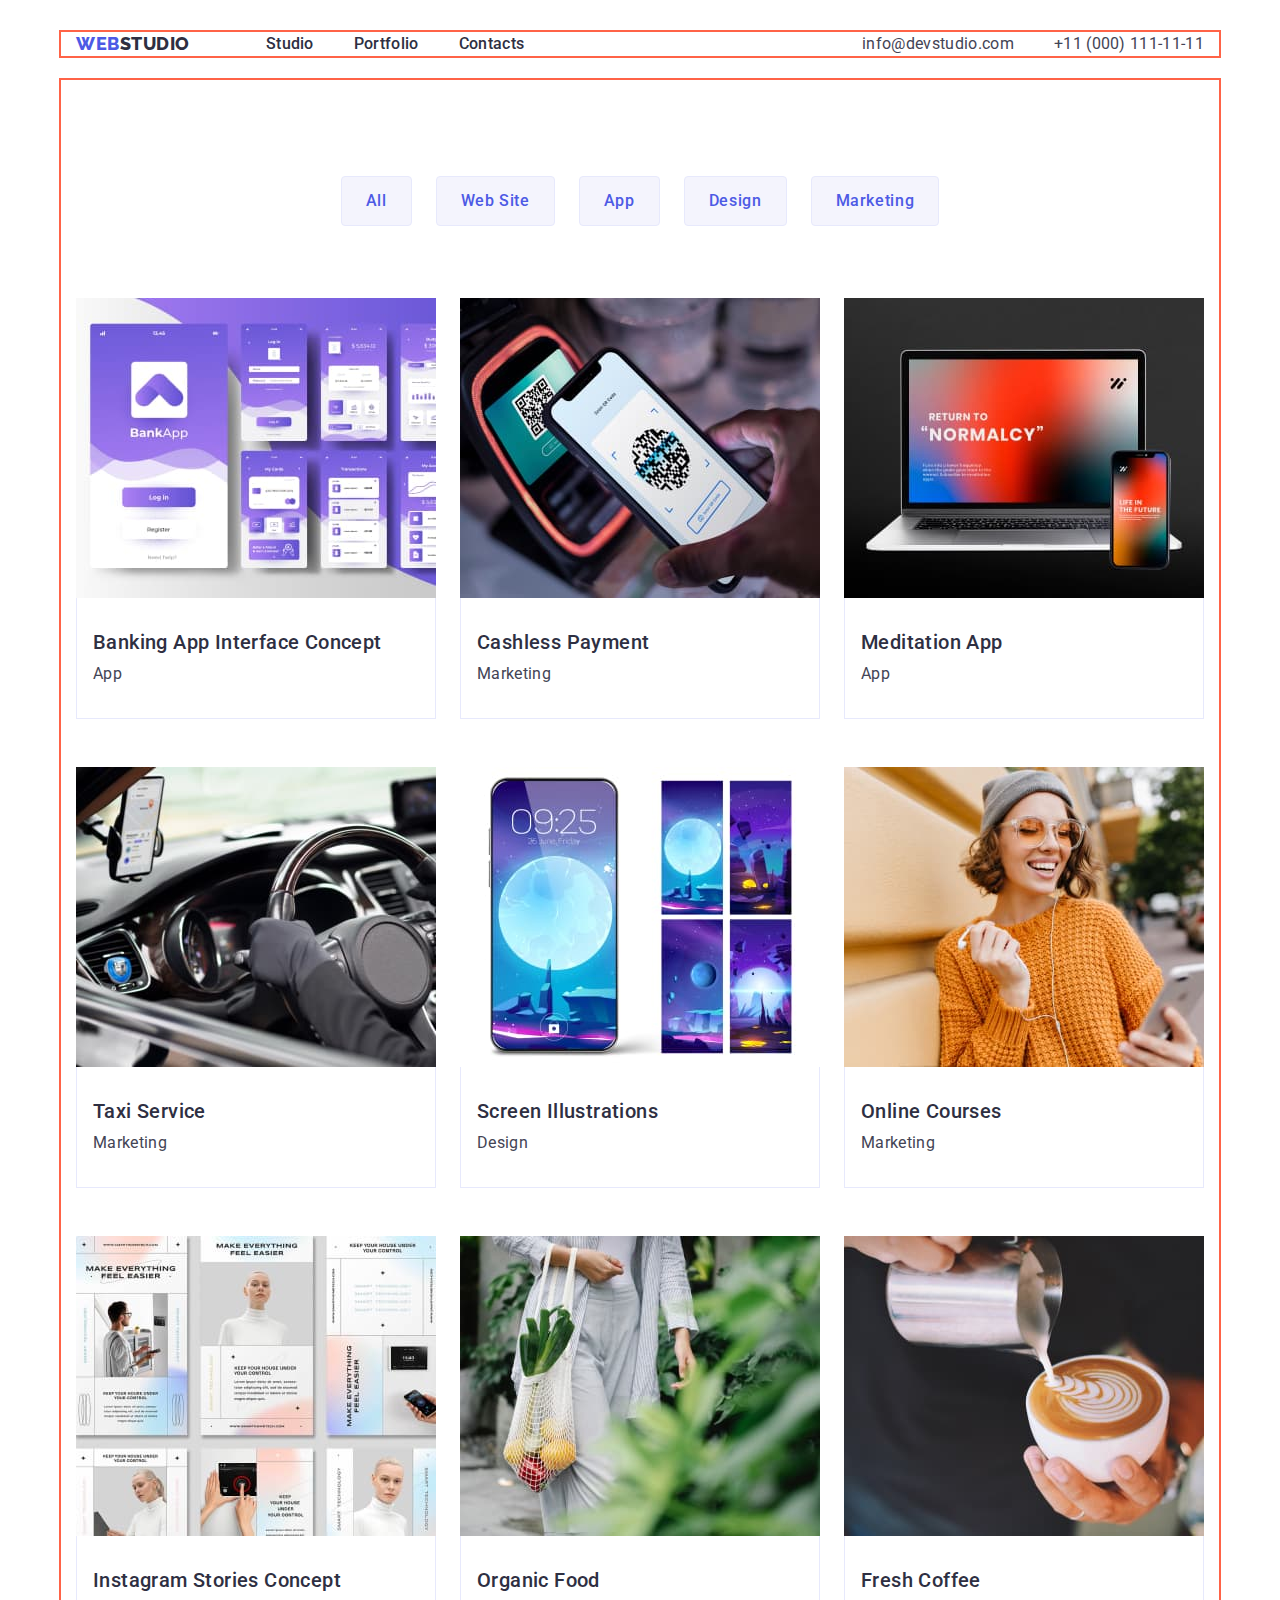
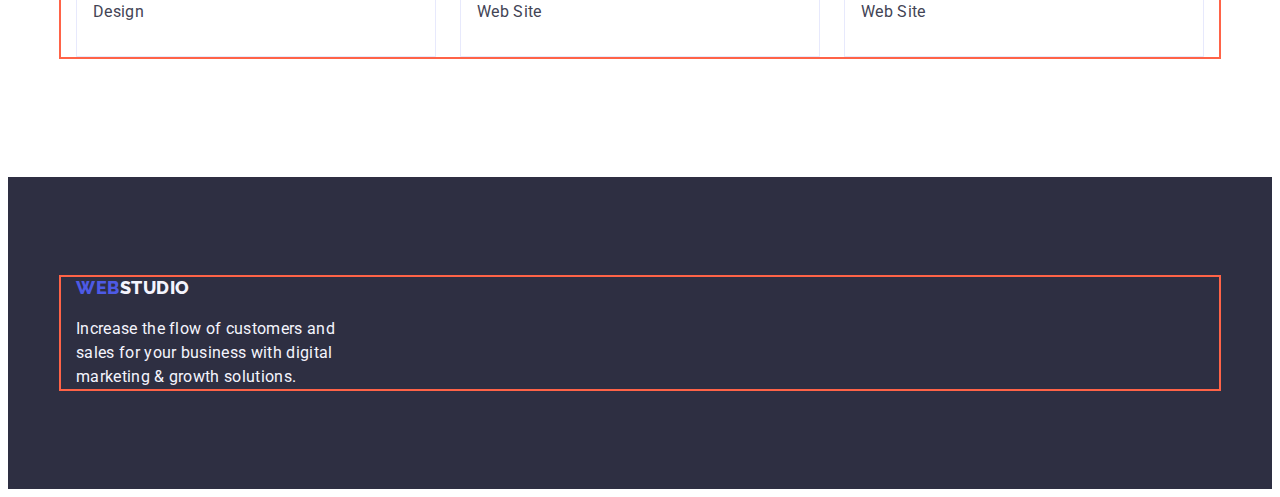
==== commit 74edce3e: "flex styles" ====
--- a/portfolio.html
+++ b/portfolio.html
@@ -54,10 +54,10 @@
 
     <!-- main content -->
     <main>
-      <section>
+      <section class="portfolio">
         <div class="container">
           <h1 hidden>Gallery</h1>
-          <ul class="list">
+          <ul class="list portfolio-buttons">
             <li><button type="button" class="list-button">All</button></li>
             <li><button type="button" class="list-button">Web Site</button></li>
             <li><button type="button" class="list-button">App</button></li>
@@ -67,8 +67,8 @@
             </li>
           </ul>
 
-          <ul class="list">
-            <li>
+          <ul class="list portfolio-list">
+            <li class="portfolio-item">
               <a href="" class="link">
                 <img
                   src="./images/blue-app-1.jpg"
@@ -76,12 +76,14 @@
                   width="360"
                   height="300"
                 />
-                <h2 class="text-head">Banking App Interface Concept</h2>
-                <p class="main-text text-color">App</p>
-              </a>
-            </li>
-
-            <li>
+                <div class="portfolio-list-wrap">
+                  <h2 class="text-head">Banking App Interface Concept</h2>
+                  <p class="main-text text-color">App</p>
+                </div>
+              </a>
+            </li>
+
+            <li class="portfolio-item">
               <a href="" class="link">
                 <img
                   src="./images/qr-2.jpg"
@@ -89,12 +91,14 @@
                   width="360"
                   height="300"
                 />
-                <h2 class="text-head">Cashless Payment</h2>
-                <p class="main-text text-color">Marketing</p>
-              </a>
-            </li>
-
-            <li>
+                <div class="portfolio-list-wrap">
+                  <h2 class="text-head">Cashless Payment</h2>
+                  <p class="main-text text-color">Marketing</p>
+                </div>
+              </a>
+            </li>
+
+            <li class="portfolio-item">
               <a href="" class="link">
                 <img
                   src="./images/laptop-3.jpg"
@@ -102,12 +106,14 @@
                   width="360"
                   height="300"
                 />
-                <h2 class="text-head">Meditation App</h2>
-                <p class="main-text text-color">App</p>
-              </a>
-            </li>
-
-            <li>
+                <div class="portfolio-list-wrap">
+                  <h2 class="text-head">Meditation App</h2>
+                  <p class="main-text text-color">App</p>
+                </div>
+              </a>
+            </li>
+
+            <li class="portfolio-item">
               <a href="" class="link">
                 <img
                   src="./images/driver-4.jpg"
@@ -115,12 +121,14 @@
                   width="360"
                   height="300"
                 />
-                <h2 class="text-head">Taxi Service</h2>
-                <p class="main-text text-color">Marketing</p>
-              </a>
-            </li>
-
-            <li>
+                <div class="portfolio-list-wrap">
+                  <h2 class="text-head">Taxi Service</h2>
+                  <p class="main-text text-color">Marketing</p>
+                </div>
+              </a>
+            </li>
+
+            <li class="portfolio-item">
               <a href="" class="link">
                 <img
                   src="./images/phone-5.jpg"
@@ -128,12 +136,14 @@
                   width="360"
                   height="300"
                 />
-                <h2 class="text-head">Screen Illustrations</h2>
-                <p class="main-text text-color">Design</p>
-              </a>
-            </li>
-
-            <li>
+                <div class="portfolio-list-wrap">
+                  <h2 class="text-head">Screen Illustrations</h2>
+                  <p class="main-text text-color">Design</p>
+                </div>
+              </a>
+            </li>
+
+            <li class="portfolio-item">
               <a href="" class="link">
                 <img
                   src="./images/yeloow-6.jpg"
@@ -141,12 +151,14 @@
                   width="360"
                   height="300"
                 />
-                <h2 class="text-head">Online Courses</h2>
-                <p class="main-text text-color">Marketing</p>
-              </a>
-            </li>
-
-            <li>
+                <div class="portfolio-list-wrap">
+                  <h2 class="text-head">Online Courses</h2>
+                  <p class="main-text text-color">Marketing</p>
+                </div>
+              </a>
+            </li>
+
+            <li class="portfolio-item">
               <a href="" class="link">
                 <img
                   src="./images/interface-7.jpg"
@@ -154,12 +166,14 @@
                   width="360"
                   height="300"
                 />
-                <h2 class="text-head">Instagram Stories Concept</h2>
-                <p class="main-text text-color">Design</p>
-              </a>
-            </li>
-
-            <li>
+                <div class="portfolio-list-wrap">
+                  <h2 class="text-head">Instagram Stories Concept</h2>
+                  <p class="main-text text-color">Design</p>
+                </div>
+              </a>
+            </li>
+
+            <li class="portfolio-item">
               <a href="" class="link">
                 <img
                   src="./images/organic-8.jpg"
@@ -167,12 +181,14 @@
                   width="360"
                   height="300"
                 />
-                <h2 class="text-head">Organic Food</h2>
-                <p class="main-text text-color">Web Site</p>
-              </a>
-            </li>
-
-            <li>
+                <div class="portfolio-list-wrap">
+                  <h2 class="text-head">Organic Food</h2>
+                  <p class="main-text text-color">Web Site</p>
+                </div>
+              </a>
+            </li>
+
+            <li class="portfolio-item">
               <a href="" class="link">
                 <img
                   src="./images/coffee-9.jpg"
@@ -180,8 +196,10 @@
                   width="360"
                   height="300"
                 />
-                <h2 class="text-head">Fresh Coffee</h2>
-                <p class="main-text text-color">Web Site</p>
+                <div class="portfolio-list-wrap">
+                  <h2 class="text-head">Fresh Coffee</h2>
+                  <p class="main-text text-color">Web Site</p>
+                </div>
               </a>
             </li>
           </ul>
--- a/css/styles.css
+++ b/css/styles.css
@@ -12,7 +12,7 @@
   margin-bottom: 0;
 }
 
-ul {
+ul, li {
   margin-top: 0;
     margin-bottom: 0;
     padding-left: 0;
@@ -76,6 +76,7 @@
         line-height: 1.5;
         letter-spacing: 0.02em;
         color: var(--head-color);
+        padding: 24px 0;
 }
 
 .nav-text:hover,
@@ -158,14 +159,16 @@
 
 .footer-text {
     color: var(--bg-color);
-}
+    width: 264px;
+    margin-top: 16px;
+}
+
 
 /* flex */
 
 .header-list, .address-list {
   display: flex;
   gap: 40px;
-  /* margin-left: auto; */
 }
 
 .header-list {
@@ -177,7 +180,84 @@
   align-items: center;
 }
 
-
+.studio-list {
+  display: flex;
+  gap: 24px;
+}
+
+.studio-item {
+  width: calc((100% - 72px) / 4);
+}
+
+.doing-list {
+  display: flex;
+    gap: 24px;
+}
+
+.doing-item {
+  width: calc((100% - 48px) / 3);
+ }
+
+img {
+  display: block; 
+  max-width: 100%; 
+  height: auto;
+  /* border: 1px solid tomato; */
+}
+
+.team-list-wrap {
+  padding: 32px 16px;
+}
+
+.team-list {
+  display: flex;
+  gap: 24px;
+}
+
+.team-item {
+  width: calc((100% - 72px) / 4);
+  background: #FFFFFF;
+    box-shadow: 0px 1px 6px rgba(46, 47, 66, 0.08), 0px 1px 1px rgba(46, 47, 66, 0.16), 0px 2px 1px rgba(46, 47, 66, 0.08);
+    border-radius: 0px 0px 4px 4px;
+}
+
+.portfolio-list-wrap {
+  padding-top: 32px;
+  padding-bottom: 32px;
+  padding-left: 16px;
+  background: #FFFFFF;
+  
+  /* Встановить стилі правої рамки */
+  border-right-width: 1px;
+    border-right-style: solid;
+    border-right-color: #E7E9FC;
+  
+    /* Встановить стилі нижньої рамки */
+    border-bottom-width: 1px;
+      border-bottom-style: solid;
+      border-bottom-color: #E7E9FC;
+   
+    /* Встановить стилі лівої рамки */
+    border-left-width: 1px;
+      border-left-style: solid;
+      border-left-color: #E7E9FC;
+}
+
+.portfolio-list {
+  display: flex;
+  flex-wrap: wrap;
+  gap: 48px 24px;
+}
+
+.portfolio-item {
+  width: calc((100% - 48px) / 3);
+
+}
+
+/* .text-align {
+  margin-left: auto;
+  margin-right: auto;
+} */
 
 /* sections styles */
 
@@ -203,6 +283,10 @@
 
 .no-top-padding {
   padding-top: 0;
+}
+
+.portfolio {
+  padding-bottom: 120px;
 }
 
 /* buttons */
@@ -252,6 +336,15 @@
 background-color: var(--active-button-bg);
 }
 
+/* portfolio-buttons */
+.portfolio-buttons {
+  display: flex;
+  gap: 24px;
+  padding: 96px 0 72px;
+  justify-content: center;
+  }
+
+
 .container {
   width: 1128px;
   padding-left: 15px;
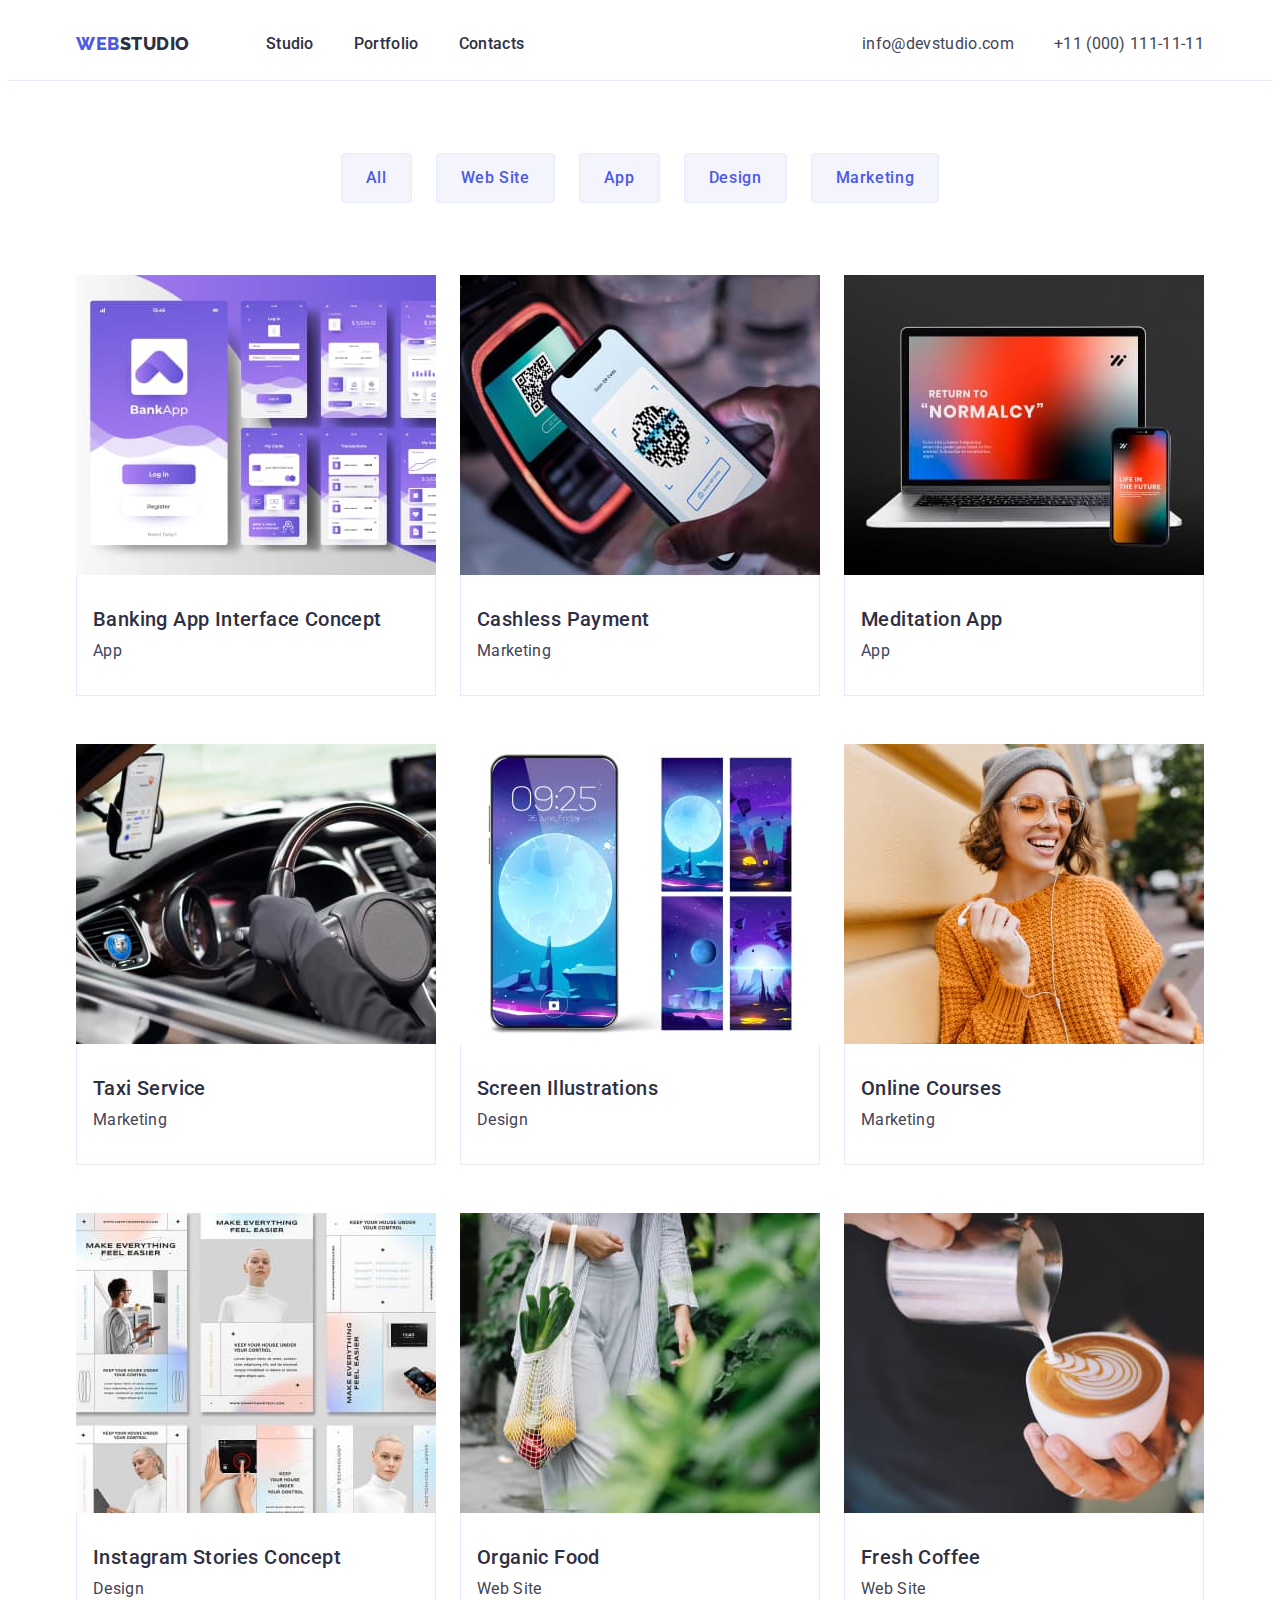
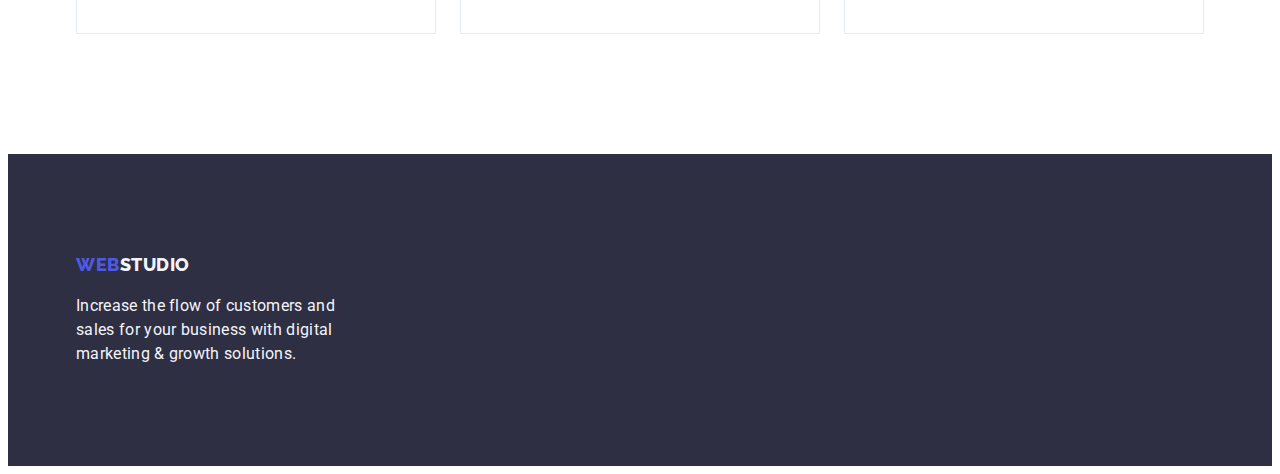
==== commit 5c7494c4: "fix mistakes after checking" ====
--- a/portfolio.html
+++ b/portfolio.html
@@ -210,13 +210,15 @@
     <!-- footer -->
     <footer class="footer-bg footer">
       <div class="container">
-        <a href="./index.html" class="link logo">
-          Web<span class="logo-footer">Studio</span>
-        </a>
-        <p class="footer-text">
-          Increase the flow of customers and sales for your business with
-          digital marketing & growth solutions.
-        </p>
+        <div class="footer-container">
+          <a href="./index.html" class="link logo">
+            Web<span class="logo-footer">Studio</span>
+          </a>
+          <p class="footer-text">
+            Increase the flow of customers and sales for your business with
+            digital marketing & growth solutions.
+          </p>
+        </div>
       </div>
     </footer>
   </body>
--- a/css/styles.css
+++ b/css/styles.css
@@ -32,6 +32,8 @@
 
 /* header styles */
 
+
+
 .logo {
   font-family: 'Raleway', sans-serif;
   font-weight: 800;
@@ -76,7 +78,8 @@
         line-height: 1.5;
         letter-spacing: 0.02em;
         color: var(--head-color);
-        padding: 24px 0;
+        padding-top: 24px;
+        padding-bottom: 24px;
 }
 
 .nav-text:hover,
@@ -98,9 +101,6 @@
 }
 
 /* bg styles */
-.hero-bg {
-  background-color: var(--head-color);
-}
 
 .section-bg {
   background-color: #F4F4FD;
@@ -108,10 +108,6 @@
 
 .list-bg {
   background-color: #FFFFFF;
-}
-
-.footer-bg {
-  background-color: var(--head-color);
 }
 
 /* h1-h3 styles */
@@ -159,8 +155,11 @@
 
 .footer-text {
     color: var(--bg-color);
-    width: 264px;
     margin-top: 16px;
+}
+
+.footer-container {
+  width: 264px;
 }
 
 
@@ -206,7 +205,8 @@
 }
 
 .team-list-wrap {
-  padding: 32px 16px;
+  padding: 32px 0;
+  text-align: center;
 }
 
 .team-list {
@@ -222,25 +222,17 @@
 }
 
 .portfolio-list-wrap {
-  padding-top: 32px;
-  padding-bottom: 32px;
-  padding-left: 16px;
+  padding: 32px 0 32px 16px;
   background: #FFFFFF;
   
   /* Встановить стилі правої рамки */
-  border-right-width: 1px;
-    border-right-style: solid;
-    border-right-color: #E7E9FC;
+  border-right: 1px solid #E7E9FC;
   
     /* Встановить стилі нижньої рамки */
-    border-bottom-width: 1px;
-      border-bottom-style: solid;
-      border-bottom-color: #E7E9FC;
+    border-bottom: 1px solid #E7E9FC;
    
     /* Встановить стилі лівої рамки */
-    border-left-width: 1px;
-      border-left-style: solid;
-      border-left-color: #E7E9FC;
+    border-left: 1px solid #E7E9FC;
 }
 
 .portfolio-list {
@@ -264,11 +256,13 @@
 .header {
   padding-top: 24px;
   padding-bottom: 24px;
+  border-bottom: 1px solid #E7E9FC;
 }
 
 .hero-section {
   padding-top: 188px;
   padding-bottom: 188px;
+  background-color: var(--head-color);
 }
 
 .section {
@@ -279,6 +273,7 @@
 .footer {
   padding-top: 100px;
   padding-bottom: 100px;
+  background-color: var(--head-color);
 }
 
 .no-top-padding {
@@ -286,6 +281,7 @@
 }
 
 .portfolio {
+  padding-top: 72px;
   padding-bottom: 120px;
 }
 
@@ -293,13 +289,14 @@
 /* hero button order service */
 .hero-button {
   display: block;
-    padding: 16px 32px;
-    min-width: 169px;
-    border-radius: 4px;
-    margin: 0 auto;
+  padding: 16px 32px;
+  min-width: 169px;
+  border-radius: 4px;
+  margin: 0 auto;
 
   color: var(--hero-header-color);
   background-color: var(--button-text-color);
+  border: none;
   font-family: "Roboto", sans-serif;
   font-weight: 500;
   font-size: 16px;
@@ -340,7 +337,7 @@
 .portfolio-buttons {
   display: flex;
   gap: 24px;
-  padding: 96px 0 72px;
+  margin-bottom: 72px;
   justify-content: center;
   }
 
@@ -349,10 +346,8 @@
   width: 1128px;
   padding-left: 15px;
   padding-right: 15px;
-  margin: 0 auto;
-  outline: 2px solid tomato;
-}
-
-
-
-
+  margin-right: auto;
+  margin-left: auto;
+  /* outline: 2px solid tomato; */
+}
+
